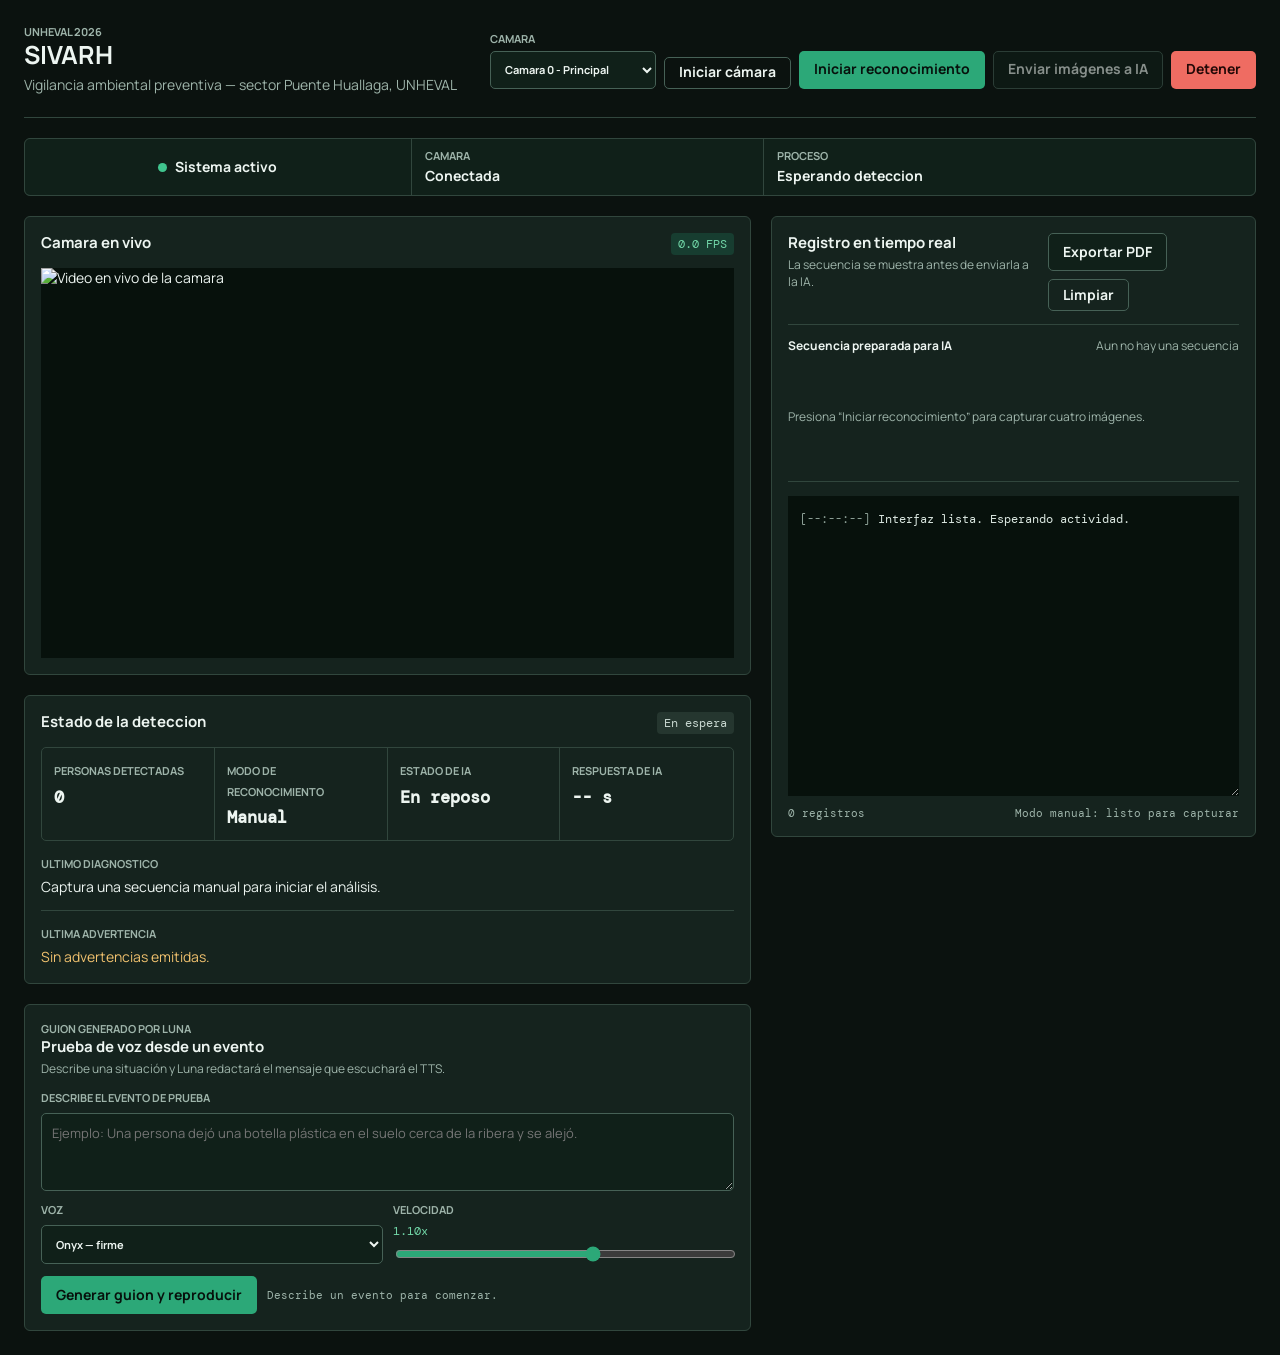
==== frontend/index.html @ c1f175b2 "feat: add frontend dashboard, API client, and debug route for system control and monitoring" ====
<!DOCTYPE html>
<html lang="es">
<head>
  <meta charset="UTF-8">
  <meta name="viewport" content="width=device-width, initial-scale=1.0">
  <title>SIVARH</title>
  <link rel="preconnect" href="https://fonts.googleapis.com">
  <link rel="preconnect" href="https://fonts.gstatic.com" crossorigin>
  <link href="https://fonts.googleapis.com/css2?family=DM+Mono:wght@400;500&family=Manrope:wght@400;500;600;700&display=swap" rel="stylesheet">
  <link rel="stylesheet" href="css/app.css">
</head>
<body>
  <div class="app-layout">
    <header class="main-header">
      <div>
        <p class="eyebrow">UNHEVAL 2026</p>
        <h1>SIVARH</h1>
        <p class="subtitle">Vigilancia ambiental preventiva — sector Puente Huallaga, UNHEVAL</p>
      </div>
      <div class="header-controls">
        <label class="camera-control" for="camera-source-select">Camara
          <select id="camera-source-select">
            <option value="0">Camara 0 - Principal</option>
            <option value="1">Camara 1 - USB</option>
            <option value="2">Camara 2</option>
          </select>
        </label>
        <button class="btn btn-quiet" id="btn-start-pipeline">Iniciar cámara</button>
        <button class="btn btn-primary" id="btn-start-manual-recognition">Iniciar reconocimiento</button>
        <button class="btn btn-secondary" id="btn-send-manual-images" disabled>Enviar imágenes a IA</button>
        <button class="btn btn-danger" id="btn-stop-pipeline">Detener</button>
      </div>
    </header>

    <section class="status-strip" aria-live="polite">
      <div class="system-state"><span class="dot dot-green"></span><span id="system-status-text">Sistema activo</span></div>
      <div><span class="muted-label">Camara</span><strong id="camera-status-text">Conectada</strong></div>
      <div><span class="muted-label">Proceso</span><strong id="process-status-text">Esperando deteccion</strong></div>
    </section>

    <main class="main-grid">
      <section class="monitor-column">
        <section class="panel video-panel">
          <div class="panel-heading"><h2>Camara en vivo</h2><span id="fps-badge" class="metric-chip">0.0 FPS</span></div>
          <div class="video-wrapper">
            <img id="live-stream" src="/api/cameras/stream" alt="Video en vivo de la camara">
            <div id="video-placeholder" class="placeholder-box" style="display: none;">Camara en espera</div>
          </div>
        </section>

        <section class="panel detection-panel">
          <div class="panel-heading"><h2>Estado de la deteccion</h2><span class="decision-badge" id="last-decision-badge">En espera</span></div>
          <div class="metrics-grid">
            <div><span class="muted-label">Personas detectadas</span><strong id="persons-count">0</strong></div>
            <div><span class="muted-label">Modo de reconocimiento</span><strong id="cooldown-status">Manual</strong></div>
            <div><span class="muted-label">Estado de IA</span><strong id="ai-status-text">En reposo</strong></div>
            <div><span class="muted-label">Respuesta de IA</span><strong id="ai-latency-text">-- s</strong></div>
          </div>
          <div class="result-row">
            <span class="muted-label">Ultimo diagnostico</span>
            <p id="last-diagnosis-text">Captura una secuencia manual para iniciar el análisis.</p>
          </div>
          <div class="result-row warning-row">
            <span class="muted-label">Ultima advertencia</span>
            <p id="warning-text">Sin advertencias emitidas.</p>
          </div>
        </section>

        <section class="panel speech-panel">
          <div class="panel-heading">
            <div><p class="eyebrow">Guion generado por Luna</p><h2>Prueba de voz desde un evento</h2><p class="panel-note">Describe una situación y Luna redactará el mensaje que escuchará el TTS.</p></div>
          </div>
          <div class="speech-form">
            <label for="speech-event-description">Describe el evento de prueba</label>
            <textarea id="speech-event-description" rows="3" maxlength="500" placeholder="Ejemplo: Una persona dejó una botella plástica en el suelo cerca de la ribera y se alejó."></textarea>

            <div class="speech-options">
              <label for="speech-voice">Voz
                <select id="speech-voice">
                  <option value="onyx" selected>Onyx — firme</option>
                  <option value="alloy">Alloy — equilibrada</option>
                  <option value="ash">Ash — clara</option>
                  <option value="echo">Echo — grave</option>
                  <option value="fable">Fable — expresiva</option>
                  <option value="nova">Nova — enérgica</option>
                  <option value="sage">Sage — serena</option>
                  <option value="shimmer">Shimmer — suave</option>
                </select>
              </label>
              <label for="speech-speed">Velocidad <output id="speech-speed-value" for="speech-speed">1.10x</output>
                <input id="speech-speed" type="range" min="0.75" max="1.35" step="0.05" value="1.10">
              </label>
            </div>
            <div class="speech-actions">
              <button class="btn btn-primary" id="btn-test-speech">Generar guion y reproducir</button>
              <span id="speech-test-status" class="form-status" aria-live="polite">Describe un evento para comenzar.</span>
            </div>
            <div id="speech-generated-result" class="generated-script" hidden>
              <span class="muted-label">Guion generado por Luna</span>
              <p id="speech-generated-text"></p>
            </div>
          </div>
        </section>
      </section>

      <section class="panel console-panel">
        <div class="panel-heading"><div><h2>Registro en tiempo real</h2><p class="panel-note">La secuencia se muestra antes de enviarla a la IA.</p></div><div class="panel-actions"><button class="btn btn-secondary" id="btn-export-pdf">Exportar PDF</button><button class="btn btn-quiet" id="btn-clear-logs">Limpiar</button></div></div>
        <section class="sequence-section" aria-live="polite">
          <div class="sequence-heading"><span>Secuencia preparada para IA</span><span id="sequence-status-text">Aun no hay una secuencia</span></div>
          <div id="analysis-preview" class="analysis-preview"><p>Presiona “Iniciar reconocimiento” para capturar cuatro imágenes.</p></div>
        </section>
        <div class="terminal-container" id="live-logs-container" aria-label="Registros del sistema">
          <div class="log-line log-INFO"><span class="log-time">[--:--:--]</span><span class="log-text">Interfaz lista. Esperando actividad.</span></div>
        </div>
        <div class="terminal-footer"><span id="log-count-text">0 registros</span><span id="cooldown-footer">Modo manual: listo para capturar</span></div>
      </section>
    </main>
  </div>
  <div id="alert-confirmation-modal" class="modal-backdrop" role="dialog" aria-modal="true" aria-labelledby="alert-modal-title" hidden>
    <section class="alert-modal">
      <p class="eyebrow alert-eyebrow">Alerta preparada por Luna</p>
      <h2 id="alert-modal-title">Residuos detectados</h2>
      <p class="alert-modal-note">Revisa el mensaje antes de reproducirlo por el altavoz.</p>
      <blockquote id="alert-modal-message">Esperando el mensaje de advertencia.</blockquote>
      <p id="alert-modal-voice-summary" class="alert-voice-summary">Se usará la voz y velocidad seleccionadas.</p>
      <div class="alert-modal-actions">
        <button class="btn btn-quiet" id="btn-dismiss-alert">Ahora no</button>
        <button class="btn btn-alert" id="btn-emit-alert">Emitir alerta</button>
      </div>
      <p id="alert-emission-status" class="form-status" aria-live="polite"></p>
    </section>
  </div>
  <script src="js/api.js"></script>
  <script src="js/websocket.js"></script>
  <script src="js/dashboard.js"></script>
  <script src="js/app.js"></script>
</body>
</html>
---- frontend/css/app.css ----
:root { --ink:#edf5f1; --muted:#9eb4aa; --line:#31463d; --surface:#15231e; --canvas:#0b120f; --green:#2ca878; --green-soft:#173d30; --amber:#f0ae47; --red:#ef6c62; }
* { box-sizing:border-box; }
body { margin:0; background:var(--canvas); color:var(--ink); font:14px/1.45 Manrope,Arial,sans-serif; }
button, select { font:inherit; }
.app-layout { max-width:1440px; margin:0 auto; padding:24px; }
.main-header { display:flex; align-items:center; justify-content:space-between; gap:24px; padding:0 0 22px; border-bottom:1px solid var(--line); }
.eyebrow, .muted-label { color:var(--muted); font-size:11px; font-weight:700; letter-spacing:0; text-transform:uppercase; }
h1, h2, p { margin:0; } h1 { font-size:25px; line-height:1.2; letter-spacing:0; } h2 { font-size:15px; line-height:1.3; }
.subtitle { color:var(--muted); margin-top:5px; }
.header-controls { display:flex; align-items:end; flex-wrap:wrap; gap:8px; }
.camera-control { display:grid; gap:4px; color:var(--muted); font-size:11px; font-weight:700; text-transform:uppercase; }
select { min-height:38px; padding:0 30px 0 10px; border:1px solid #466156; border-radius:5px; background:#102019; color:var(--ink); }
.btn { min-height:38px; padding:0 14px; border:1px solid transparent; border-radius:5px; cursor:pointer; font-weight:700; transition:background .15s ease, border-color .15s ease; }
.btn:focus-visible, select:focus-visible { outline:3px solid #9fcfbd; outline-offset:2px; }
.btn:disabled { cursor:not-allowed; opacity:.55; }.btn-primary { background:var(--green); color:#07110c; }.btn-danger, .btn-alert { background:var(--red); color:#230907; }.btn-secondary { border-color:#466156; background:#102019; color:var(--ink); }.btn-quiet { min-height:32px; background:transparent; border-color:#466156; color:var(--ink); }
.status-strip { display:grid; grid-template-columns:1.1fr 1fr 1.4fr; gap:1px; margin:20px 0; border:1px solid var(--line); background:var(--line); border-radius:6px; overflow:hidden; }.status-strip > div { min-height:56px; display:flex; flex-direction:column; justify-content:center; gap:2px; padding:9px 13px; background:#102019; }.system-state { flex-direction:row!important; align-items:center; gap:8px!important; font-weight:700; }.dot { width:9px; height:9px; flex:0 0 9px; border-radius:50%; }.dot-green { background:#40c58e; }.dot-yellow { background:#f0ae47; }.dot-red { background:#ef6c62; }
.main-grid { display:grid; grid-template-columns:minmax(0,1.2fr) minmax(420px,.8fr); align-items:start; gap:20px; }.monitor-column { display:grid; gap:20px; }.panel { border:1px solid var(--line); border-radius:6px; background:var(--surface); }.video-panel, .detection-panel, .console-panel { padding:16px; }.panel-heading { display:flex; justify-content:space-between; align-items:start; gap:12px; margin-bottom:13px; }.panel-note { margin-top:3px; color:var(--muted); font-size:12px; }.metric-chip, .decision-badge { padding:3px 7px; border-radius:4px; font:12px DM Mono,monospace; white-space:nowrap; }.metric-chip { background:var(--green-soft); color:#72d7a8; }.decision-badge { background:#25362f; color:#c9d8d1; }.decision-badge.warn { background:#48221e; color:#ffaaa1; }.decision-badge.log-only { background:#4a3517; color:#ffd187; }.decision-badge.ignore { background:#25362f; color:#c9d8d1; }
.panel-actions { display:flex; align-items:center; gap:8px; flex-wrap:wrap; }
.video-wrapper { position:relative; aspect-ratio:16/9; overflow:hidden; background:#07110c; }.video-wrapper img { width:100%; height:100%; object-fit:cover; display:block; }.placeholder-box { position:absolute; inset:0; align-content:center; text-align:center; color:#d8e9e0; }.metrics-grid { display:grid; grid-template-columns:repeat(4,1fr); border:1px solid var(--line); border-radius:5px; overflow:hidden; }.metrics-grid > div { min-width:0; padding:12px; border-right:1px solid var(--line); }.metrics-grid > div:last-child { border-right:0; }.metrics-grid strong { display:block; margin-top:5px; font:600 17px DM Mono,monospace; overflow-wrap:anywhere; }.result-row { padding:12px 0; border-bottom:1px solid var(--line); }.result-row:last-child { border-bottom:0; padding-bottom:0; }.result-row p { margin-top:4px; }.warning-row p { color:#f0c16e; }
.console-panel { display:flex; flex-direction:column; }.speech-panel { padding:16px; }.speech-form { display:grid; gap:7px; }.speech-form > label, .speech-options label { color:var(--muted); font-size:11px; font-weight:700; text-transform:uppercase; }.speech-form textarea { width:100%; resize:vertical; padding:10px; border:1px solid #466156; border-radius:5px; background:#102019; color:var(--ink); font:13px/1.45 Manrope,Arial,sans-serif; }.speech-form textarea:focus-visible, input[type="range"]:focus-visible { outline:3px solid #9fcfbd; outline-offset:2px; }.speech-options { display:grid; grid-template-columns:1fr 1fr; gap:10px; margin-top:4px; }.speech-options label { display:grid; gap:5px; }.speech-options output { float:right; color:#72d7a8; font:12px DM Mono,monospace; text-transform:none; }.speech-options input[type="range"] { width:100%; accent-color:var(--green); }.speech-actions { display:flex; align-items:center; gap:10px; margin-top:5px; }.form-status { color:var(--muted); font:11px DM Mono,monospace; }.generated-script { margin-top:8px; padding:11px 12px; border-left:3px solid var(--green); background:#102019; }.generated-script[hidden] { display:none; }.generated-script p { margin-top:5px; color:#dff3e9; line-height:1.5; }.sequence-section { border-top:1px solid var(--line); border-bottom:1px solid var(--line); padding:12px 0; }.sequence-heading { display:flex; justify-content:space-between; gap:12px; color:var(--muted); font-size:12px; }.sequence-heading span:first-child { color:var(--ink); font-weight:700; }.analysis-preview { display:flex; min-height:104px; align-items:center; gap:8px; overflow-x:auto; margin-top:10px; }.analysis-preview p { color:var(--muted); font-size:12px; }.preview-frame { flex:0 0 148px; }.preview-frame img { width:148px; height:83px; object-fit:cover; display:block; border:1px solid var(--line); border-radius:3px; }.preview-frame span { display:block; padding-top:3px; color:var(--muted); font:11px DM Mono,monospace; }
.terminal-container { min-height:180px; height:300px; max-height:70vh; margin-top:14px; padding:12px; resize:vertical; overflow-y:auto; overflow-x:hidden; background:#07110c; color:#dce9e2; font:12px/1.55 DM Mono,Consolas,monospace; }.log-line { display:flex; gap:8px; padding:2px 0; overflow-wrap:anywhere; }.log-time { color:#91a59b; flex:0 0 auto; }.log-PERSON, .log-SEQUENCE { color:#a8e8cf; }.log-AI { color:#d2c1ff; }.log-SUCCESS { color:#94e4ae; }.log-WARN { color:#ffb6ac; }.log-COOLDOWN { color:#ffd487; }.log-DECISION, .log-INFO { color:#dce9e2; }.log-AUDIO { color:#ffb5da; }.terminal-footer { display:flex; justify-content:space-between; gap:8px; padding-top:10px; color:var(--muted); font:11px DM Mono,monospace; }
.modal-backdrop { position:fixed; inset:0; z-index:1000; display:grid; place-items:center; padding:20px; background:rgba(2,8,5,.78); }.modal-backdrop[hidden] { display:none; }.alert-modal { width:min(520px,100%); padding:22px; border:1px solid #7b403b; border-radius:8px; background:#17231f; box-shadow:0 24px 70px rgba(0,0,0,.5); }.alert-eyebrow { color:#ff9d93; }.alert-modal h2 { margin-top:4px; font-size:20px; }.alert-modal-note { margin-top:6px; color:var(--muted); }.alert-modal blockquote { margin:16px 0; padding:13px 14px; border-left:4px solid var(--red); background:#241a18; color:#fff1ef; font-size:15px; line-height:1.5; }.alert-voice-summary { color:#c4d4cd; font:12px DM Mono,monospace; }.alert-modal-actions { display:flex; justify-content:flex-end; gap:9px; margin-top:18px; }.alert-modal .form-status { display:block; min-height:16px; margin-top:9px; text-align:right; }
@media (max-width:1050px) { .main-grid { grid-template-columns:1fr; }.terminal-container { height:260px; }.header-controls { align-items:end; } }
@media (max-width:680px) { .app-layout { padding:14px; }.main-header { align-items:start; flex-direction:column; }.header-controls { width:100%; }.camera-control { width:100%; }.camera-control select { width:100%; }.status-strip { grid-template-columns:1fr; }.metrics-grid { grid-template-columns:1fr 1fr; }.metrics-grid > div:nth-child(2) { border-right:0; }.metrics-grid > div:nth-child(-n+2) { border-bottom:1px solid var(--line); }.terminal-footer, .sequence-heading { align-items:start; flex-direction:column; }.btn { flex:1; }.btn-quiet { flex:0; } }
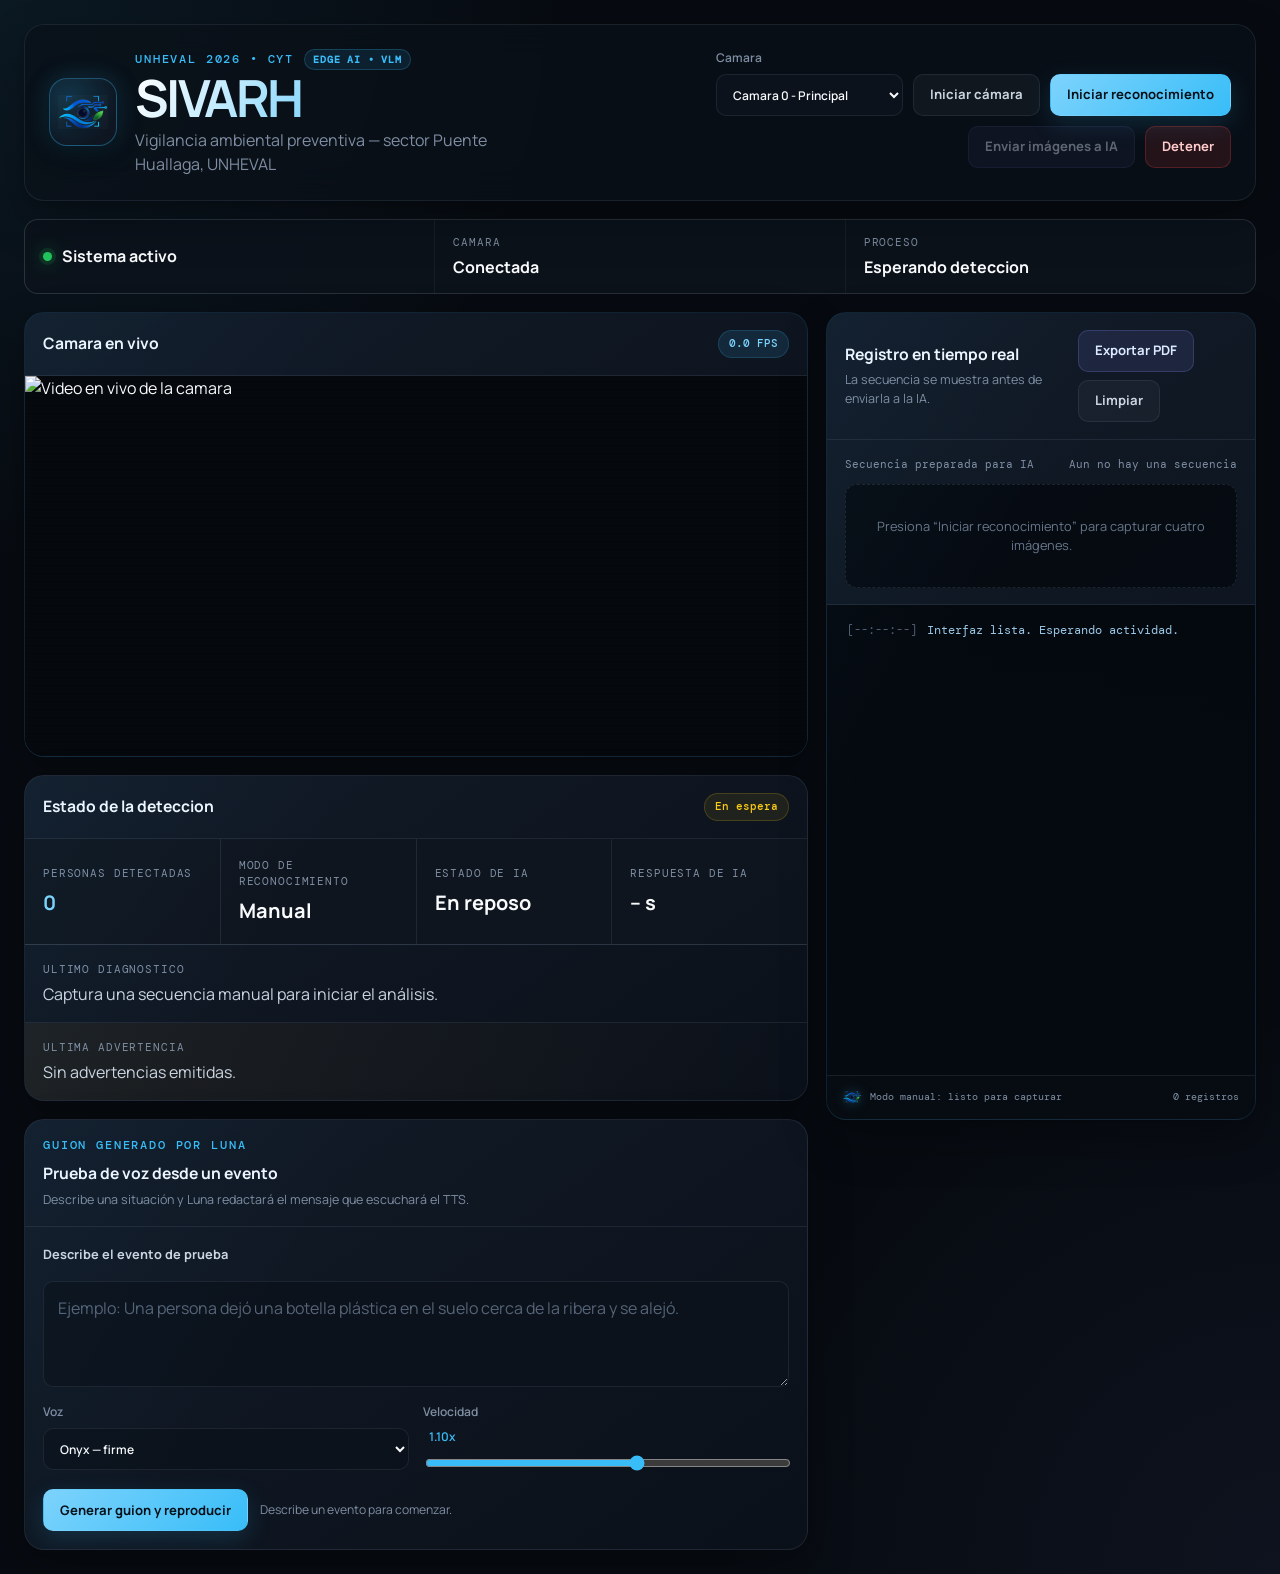
==== commit 77c77a1c: "feat: integrate branding assets, implement PDF documentation templates, and add automated export uti" ====
--- a/frontend/index.html
+++ b/frontend/index.html
@@ -3,19 +3,28 @@
 <head>
   <meta charset="UTF-8">
   <meta name="viewport" content="width=device-width, initial-scale=1.0">
-  <title>SIVARH</title>
+  <title>SIVARH — Monitoreo Ambiental Huallaga</title>
+  <link rel="icon" type="image/png" href="assets/isotipo_sivarh_trans.png">
   <link rel="preconnect" href="https://fonts.googleapis.com">
   <link rel="preconnect" href="https://fonts.gstatic.com" crossorigin>
-  <link href="https://fonts.googleapis.com/css2?family=DM+Mono:wght@400;500&family=Manrope:wght@400;500;600;700&display=swap" rel="stylesheet">
+  <link href="https://fonts.googleapis.com/css2?family=DM+Mono:wght@400;500&family=Manrope:wght@400;500;600;700;800&display=swap" rel="stylesheet">
   <link rel="stylesheet" href="css/app.css">
 </head>
 <body>
   <div class="app-layout">
     <header class="main-header">
-      <div>
-        <p class="eyebrow">UNHEVAL 2026</p>
-        <h1>SIVARH</h1>
-        <p class="subtitle">Vigilancia ambiental preventiva — sector Puente Huallaga, UNHEVAL</p>
+      <div class="brand-group">
+        <div class="brand-logo-badge" title="SIVARH — Sistema Inteligente de Vigilancia Ambiental">
+          <img src="assets/isotipo_sivarh_trans.png" alt="SIVARH Isotipo" class="brand-logo-img">
+        </div>
+        <div class="brand-text">
+          <div class="brand-meta">
+            <p class="eyebrow">UNHEVAL 2026 &bull; CyT</p>
+            <span class="badge-tag">Edge AI &bull; VLM</span>
+          </div>
+          <h1 class="brand-title">SIVARH</h1>
+          <p class="subtitle">Vigilancia ambiental preventiva — sector Puente Huallaga, UNHEVAL</p>
+        </div>
       </div>
       <div class="header-controls">
         <label class="camera-control" for="camera-source-select">Camara
@@ -44,7 +53,15 @@
           <div class="panel-heading"><h2>Camara en vivo</h2><span id="fps-badge" class="metric-chip">0.0 FPS</span></div>
           <div class="video-wrapper">
             <img id="live-stream" src="/api/cameras/stream" alt="Video en vivo de la camara">
-            <div id="video-placeholder" class="placeholder-box" style="display: none;">Camara en espera</div>
+            <div id="video-placeholder" class="placeholder-box" style="display: none;">
+              <div class="placeholder-inner">
+                <div class="placeholder-logo-glow">
+                  <img src="assets/imagotipo_sivarh_trans.png" alt="SIVARH" class="placeholder-logo">
+                </div>
+                <p class="placeholder-title">Cámara en espera de señal</p>
+                <span class="placeholder-sub">Presiona "Iniciar cámara" para comenzar el flujo de video</span>
+              </div>
+            </div>
           </div>
         </section>
 
@@ -112,14 +129,27 @@
         <div class="terminal-container" id="live-logs-container" aria-label="Registros del sistema">
           <div class="log-line log-INFO"><span class="log-time">[--:--:--]</span><span class="log-text">Interfaz lista. Esperando actividad.</span></div>
         </div>
-        <div class="terminal-footer"><span id="log-count-text">0 registros</span><span id="cooldown-footer">Modo manual: listo para capturar</span></div>
+        <div class="terminal-footer">
+          <div class="terminal-brand-footer">
+            <img src="assets/isotipo_sivarh_trans.png" alt="SIVARH" class="terminal-logo-icon">
+            <span id="cooldown-footer">Modo manual: listo para capturar</span>
+          </div>
+          <span id="log-count-text">0 registros</span>
+        </div>
       </section>
     </main>
   </div>
   <div id="alert-confirmation-modal" class="modal-backdrop" role="dialog" aria-modal="true" aria-labelledby="alert-modal-title" hidden>
     <section class="alert-modal">
-      <p class="eyebrow alert-eyebrow">Alerta preparada por Luna</p>
-      <h2 id="alert-modal-title">Residuos detectados</h2>
+      <div class="alert-modal-header">
+        <div class="alert-badge-icon">
+          <img src="assets/isotipo_sivarh_trans.png" alt="SIVARH" class="alert-icon-img">
+        </div>
+        <div>
+          <p class="eyebrow alert-eyebrow">Alerta Ambiental Confirmada</p>
+          <h2 id="alert-modal-title">Residuos detectados</h2>
+        </div>
+      </div>
       <p class="alert-modal-note">Revisa el mensaje antes de reproducirlo por el altavoz.</p>
       <blockquote id="alert-modal-message">Esperando el mensaje de advertencia.</blockquote>
       <p id="alert-modal-voice-summary" class="alert-voice-summary">Se usará la voz y velocidad seleccionadas.</p>
--- a/frontend/css/app.css
+++ b/frontend/css/app.css
@@ -1,24 +1,1455 @@
-:root { --ink:#edf5f1; --muted:#9eb4aa; --line:#31463d; --surface:#15231e; --canvas:#0b120f; --green:#2ca878; --green-soft:#173d30; --amber:#f0ae47; --red:#ef6c62; }
-* { box-sizing:border-box; }
-body { margin:0; background:var(--canvas); color:var(--ink); font:14px/1.45 Manrope,Arial,sans-serif; }
-button, select { font:inherit; }
-.app-layout { max-width:1440px; margin:0 auto; padding:24px; }
-.main-header { display:flex; align-items:center; justify-content:space-between; gap:24px; padding:0 0 22px; border-bottom:1px solid var(--line); }
-.eyebrow, .muted-label { color:var(--muted); font-size:11px; font-weight:700; letter-spacing:0; text-transform:uppercase; }
-h1, h2, p { margin:0; } h1 { font-size:25px; line-height:1.2; letter-spacing:0; } h2 { font-size:15px; line-height:1.3; }
-.subtitle { color:var(--muted); margin-top:5px; }
-.header-controls { display:flex; align-items:end; flex-wrap:wrap; gap:8px; }
-.camera-control { display:grid; gap:4px; color:var(--muted); font-size:11px; font-weight:700; text-transform:uppercase; }
-select { min-height:38px; padding:0 30px 0 10px; border:1px solid #466156; border-radius:5px; background:#102019; color:var(--ink); }
-.btn { min-height:38px; padding:0 14px; border:1px solid transparent; border-radius:5px; cursor:pointer; font-weight:700; transition:background .15s ease, border-color .15s ease; }
-.btn:focus-visible, select:focus-visible { outline:3px solid #9fcfbd; outline-offset:2px; }
-.btn:disabled { cursor:not-allowed; opacity:.55; }.btn-primary { background:var(--green); color:#07110c; }.btn-danger, .btn-alert { background:var(--red); color:#230907; }.btn-secondary { border-color:#466156; background:#102019; color:var(--ink); }.btn-quiet { min-height:32px; background:transparent; border-color:#466156; color:var(--ink); }
-.status-strip { display:grid; grid-template-columns:1.1fr 1fr 1.4fr; gap:1px; margin:20px 0; border:1px solid var(--line); background:var(--line); border-radius:6px; overflow:hidden; }.status-strip > div { min-height:56px; display:flex; flex-direction:column; justify-content:center; gap:2px; padding:9px 13px; background:#102019; }.system-state { flex-direction:row!important; align-items:center; gap:8px!important; font-weight:700; }.dot { width:9px; height:9px; flex:0 0 9px; border-radius:50%; }.dot-green { background:#40c58e; }.dot-yellow { background:#f0ae47; }.dot-red { background:#ef6c62; }
-.main-grid { display:grid; grid-template-columns:minmax(0,1.2fr) minmax(420px,.8fr); align-items:start; gap:20px; }.monitor-column { display:grid; gap:20px; }.panel { border:1px solid var(--line); border-radius:6px; background:var(--surface); }.video-panel, .detection-panel, .console-panel { padding:16px; }.panel-heading { display:flex; justify-content:space-between; align-items:start; gap:12px; margin-bottom:13px; }.panel-note { margin-top:3px; color:var(--muted); font-size:12px; }.metric-chip, .decision-badge { padding:3px 7px; border-radius:4px; font:12px DM Mono,monospace; white-space:nowrap; }.metric-chip { background:var(--green-soft); color:#72d7a8; }.decision-badge { background:#25362f; color:#c9d8d1; }.decision-badge.warn { background:#48221e; color:#ffaaa1; }.decision-badge.log-only { background:#4a3517; color:#ffd187; }.decision-badge.ignore { background:#25362f; color:#c9d8d1; }
-.panel-actions { display:flex; align-items:center; gap:8px; flex-wrap:wrap; }
-.video-wrapper { position:relative; aspect-ratio:16/9; overflow:hidden; background:#07110c; }.video-wrapper img { width:100%; height:100%; object-fit:cover; display:block; }.placeholder-box { position:absolute; inset:0; align-content:center; text-align:center; color:#d8e9e0; }.metrics-grid { display:grid; grid-template-columns:repeat(4,1fr); border:1px solid var(--line); border-radius:5px; overflow:hidden; }.metrics-grid > div { min-width:0; padding:12px; border-right:1px solid var(--line); }.metrics-grid > div:last-child { border-right:0; }.metrics-grid strong { display:block; margin-top:5px; font:600 17px DM Mono,monospace; overflow-wrap:anywhere; }.result-row { padding:12px 0; border-bottom:1px solid var(--line); }.result-row:last-child { border-bottom:0; padding-bottom:0; }.result-row p { margin-top:4px; }.warning-row p { color:#f0c16e; }
-.console-panel { display:flex; flex-direction:column; }.speech-panel { padding:16px; }.speech-form { display:grid; gap:7px; }.speech-form > label, .speech-options label { color:var(--muted); font-size:11px; font-weight:700; text-transform:uppercase; }.speech-form textarea { width:100%; resize:vertical; padding:10px; border:1px solid #466156; border-radius:5px; background:#102019; color:var(--ink); font:13px/1.45 Manrope,Arial,sans-serif; }.speech-form textarea:focus-visible, input[type="range"]:focus-visible { outline:3px solid #9fcfbd; outline-offset:2px; }.speech-options { display:grid; grid-template-columns:1fr 1fr; gap:10px; margin-top:4px; }.speech-options label { display:grid; gap:5px; }.speech-options output { float:right; color:#72d7a8; font:12px DM Mono,monospace; text-transform:none; }.speech-options input[type="range"] { width:100%; accent-color:var(--green); }.speech-actions { display:flex; align-items:center; gap:10px; margin-top:5px; }.form-status { color:var(--muted); font:11px DM Mono,monospace; }.generated-script { margin-top:8px; padding:11px 12px; border-left:3px solid var(--green); background:#102019; }.generated-script[hidden] { display:none; }.generated-script p { margin-top:5px; color:#dff3e9; line-height:1.5; }.sequence-section { border-top:1px solid var(--line); border-bottom:1px solid var(--line); padding:12px 0; }.sequence-heading { display:flex; justify-content:space-between; gap:12px; color:var(--muted); font-size:12px; }.sequence-heading span:first-child { color:var(--ink); font-weight:700; }.analysis-preview { display:flex; min-height:104px; align-items:center; gap:8px; overflow-x:auto; margin-top:10px; }.analysis-preview p { color:var(--muted); font-size:12px; }.preview-frame { flex:0 0 148px; }.preview-frame img { width:148px; height:83px; object-fit:cover; display:block; border:1px solid var(--line); border-radius:3px; }.preview-frame span { display:block; padding-top:3px; color:var(--muted); font:11px DM Mono,monospace; }
-.terminal-container { min-height:180px; height:300px; max-height:70vh; margin-top:14px; padding:12px; resize:vertical; overflow-y:auto; overflow-x:hidden; background:#07110c; color:#dce9e2; font:12px/1.55 DM Mono,Consolas,monospace; }.log-line { display:flex; gap:8px; padding:2px 0; overflow-wrap:anywhere; }.log-time { color:#91a59b; flex:0 0 auto; }.log-PERSON, .log-SEQUENCE { color:#a8e8cf; }.log-AI { color:#d2c1ff; }.log-SUCCESS { color:#94e4ae; }.log-WARN { color:#ffb6ac; }.log-COOLDOWN { color:#ffd487; }.log-DECISION, .log-INFO { color:#dce9e2; }.log-AUDIO { color:#ffb5da; }.terminal-footer { display:flex; justify-content:space-between; gap:8px; padding-top:10px; color:var(--muted); font:11px DM Mono,monospace; }
-.modal-backdrop { position:fixed; inset:0; z-index:1000; display:grid; place-items:center; padding:20px; background:rgba(2,8,5,.78); }.modal-backdrop[hidden] { display:none; }.alert-modal { width:min(520px,100%); padding:22px; border:1px solid #7b403b; border-radius:8px; background:#17231f; box-shadow:0 24px 70px rgba(0,0,0,.5); }.alert-eyebrow { color:#ff9d93; }.alert-modal h2 { margin-top:4px; font-size:20px; }.alert-modal-note { margin-top:6px; color:var(--muted); }.alert-modal blockquote { margin:16px 0; padding:13px 14px; border-left:4px solid var(--red); background:#241a18; color:#fff1ef; font-size:15px; line-height:1.5; }.alert-voice-summary { color:#c4d4cd; font:12px DM Mono,monospace; }.alert-modal-actions { display:flex; justify-content:flex-end; gap:9px; margin-top:18px; }.alert-modal .form-status { display:block; min-height:16px; margin-top:9px; text-align:right; }
-@media (max-width:1050px) { .main-grid { grid-template-columns:1fr; }.terminal-container { height:260px; }.header-controls { align-items:end; } }
-@media (max-width:680px) { .app-layout { padding:14px; }.main-header { align-items:start; flex-direction:column; }.header-controls { width:100%; }.camera-control { width:100%; }.camera-control select { width:100%; }.status-strip { grid-template-columns:1fr; }.metrics-grid { grid-template-columns:1fr 1fr; }.metrics-grid > div:nth-child(2) { border-right:0; }.metrics-grid > div:nth-child(-n+2) { border-bottom:1px solid var(--line); }.terminal-footer, .sequence-heading { align-items:start; flex-direction:column; }.btn { flex:1; }.btn-quiet { flex:0; } }
+/* =========================================================
+   SIVARH - MODERN DARK DASHBOARD
+   ========================================================= */
+
+:root {
+  --bg: #070b11;
+  --bg-soft: #0b111a;
+  --panel: rgba(16, 24, 36, 0.88);
+  --panel-solid: #101824;
+  --panel-light: #151f2d;
+
+  --border: rgba(148, 163, 184, 0.12);
+  --border-hover: rgba(56, 189, 248, 0.35);
+
+  --text: #f8fafc;
+  --text-soft: #cbd5e1;
+  --muted: #7f8ea3;
+
+  --primary: #38bdf8;
+  --primary-dark: #0284c7;
+  --primary-soft: rgba(56, 189, 248, 0.12);
+
+  --secondary: #818cf8;
+  --secondary-soft: rgba(129, 140, 248, 0.12);
+
+  --success: #22c55e;
+  --success-soft: rgba(34, 197, 94, 0.12);
+
+  --warning: #f59e0b;
+  --warning-soft: rgba(245, 158, 11, 0.12);
+
+  --danger: #ef4444;
+  --danger-dark: #dc2626;
+  --danger-soft: rgba(239, 68, 68, 0.12);
+
+  --radius-sm: 8px;
+  --radius-md: 14px;
+  --radius-lg: 20px;
+
+  --shadow:
+    0 20px 45px rgba(0, 0, 0, 0.25),
+    0 2px 10px rgba(0, 0, 0, 0.15);
+
+  --transition: 180ms ease;
+}
+
+/* =========================================================
+   RESET
+   ========================================================= */
+
+* {
+  box-sizing: border-box;
+}
+
+html {
+  color-scheme: dark;
+  scroll-behavior: smooth;
+}
+
+body {
+  margin: 0;
+  min-height: 100vh;
+
+  font-family: "Manrope", sans-serif;
+  color: var(--text);
+
+  background:
+    radial-gradient(
+      circle at top left,
+      rgba(56, 189, 248, 0.08),
+      transparent 28%
+    ),
+    radial-gradient(
+      circle at bottom right,
+      rgba(129, 140, 248, 0.06),
+      transparent 28%
+    ),
+    var(--bg);
+
+  line-height: 1.5;
+}
+
+button,
+input,
+select,
+textarea {
+  font: inherit;
+}
+
+button {
+  border: 0;
+}
+
+img {
+  display: block;
+  max-width: 100%;
+}
+
+[hidden] {
+  display: none !important;
+}
+
+/* Scrollbar */
+
+* {
+  scrollbar-width: thin;
+  scrollbar-color: #253248 #0a1018;
+}
+
+::-webkit-scrollbar {
+  width: 8px;
+  height: 8px;
+}
+
+::-webkit-scrollbar-track {
+  background: #0a1018;
+}
+
+::-webkit-scrollbar-thumb {
+  background: #253248;
+  border-radius: 999px;
+}
+
+::-webkit-scrollbar-thumb:hover {
+  background: #334155;
+}
+
+/* =========================================================
+   APP
+   ========================================================= */
+
+.app-layout {
+  width: min(1800px, 100%);
+  margin: 0 auto;
+  padding: 24px;
+}
+
+/* =========================================================
+   HEADER
+   ========================================================= */
+
+.main-header {
+  display: flex;
+  align-items: flex-start;
+  justify-content: space-between;
+  gap: 24px;
+
+  margin-bottom: 18px;
+  padding: 24px;
+
+  background: rgba(10, 16, 24, 0.75);
+
+  border: 1px solid var(--border);
+  border-radius: var(--radius-lg);
+
+  box-shadow: var(--shadow);
+
+  backdrop-filter: blur(18px);
+  -webkit-backdrop-filter: blur(18px);
+}
+
+.brand-group {
+  display: flex;
+  align-items: center;
+  gap: 18px;
+}
+
+.brand-logo-badge {
+  width: 68px;
+  height: 68px;
+  flex: 0 0 68px;
+  border-radius: 18px;
+  background: radial-gradient(
+    circle at 30% 30%,
+    rgba(56, 189, 248, 0.22) 0%,
+    rgba(16, 24, 36, 0.95) 75%
+  );
+  border: 1px solid rgba(56, 189, 248, 0.35);
+  box-shadow:
+    0 8px 24px rgba(0, 0, 0, 0.4),
+    0 0 24px rgba(56, 189, 248, 0.22);
+  display: grid;
+  place-items: center;
+  padding: 8px;
+  transition:
+    transform var(--transition),
+    border-color var(--transition),
+    box-shadow var(--transition);
+}
+
+.brand-logo-badge:hover {
+  transform: translateY(-2px) scale(1.04);
+  border-color: var(--primary);
+  box-shadow:
+    0 12px 30px rgba(0, 0, 0, 0.5),
+    0 0 35px rgba(56, 189, 248, 0.4);
+}
+
+.brand-logo-img {
+  width: 100%;
+  height: 100%;
+  object-fit: contain;
+  filter: drop-shadow(0 2px 8px rgba(0, 0, 0, 0.5));
+}
+
+.brand-meta {
+  display: flex;
+  align-items: center;
+  gap: 10px;
+  margin-bottom: 2px;
+}
+
+.brand-meta .eyebrow {
+  margin: 0;
+}
+
+.badge-tag {
+  font-family: "DM Mono", monospace;
+  font-size: 0.64rem;
+  font-weight: 600;
+  letter-spacing: 0.08em;
+  text-transform: uppercase;
+  color: #38bdf8;
+  background: rgba(56, 189, 248, 0.1);
+  border: 1px solid rgba(56, 189, 248, 0.22);
+  padding: 2px 8px;
+  border-radius: 999px;
+}
+
+.brand-title {
+  margin: 2px 0 4px;
+
+  font-size: clamp(2rem, 4vw, 3.5rem);
+  line-height: 1;
+
+  letter-spacing: -0.05em;
+
+  background: linear-gradient(
+    120deg,
+    #ffffff,
+    #7dd3fc,
+    #38bdf8
+  );
+
+  -webkit-background-clip: text;
+  background-clip: text;
+
+  color: transparent;
+}
+
+.eyebrow {
+  margin: 0 0 8px;
+
+  font-family: "DM Mono", monospace;
+  font-size: 0.72rem;
+  font-weight: 500;
+
+  letter-spacing: 0.16em;
+  text-transform: uppercase;
+
+  color: var(--primary);
+}
+
+.subtitle {
+  margin: 0;
+  color: var(--muted);
+  max-width: 650px;
+}
+
+.header-controls {
+  display: flex;
+  align-items: flex-end;
+  justify-content: flex-end;
+  flex-wrap: wrap;
+  gap: 10px;
+}
+
+/* =========================================================
+   FORM ELEMENTS
+   ========================================================= */
+
+.camera-control,
+.speech-options label {
+  display: flex;
+  flex-direction: column;
+  gap: 7px;
+
+  font-size: 0.75rem;
+  font-weight: 600;
+
+  color: var(--muted);
+}
+
+select,
+textarea,
+input[type="text"] {
+  color: var(--text);
+
+  background: #0b121c;
+
+  border: 1px solid var(--border);
+
+  border-radius: 10px;
+
+  outline: none;
+
+  transition:
+    border-color var(--transition),
+    box-shadow var(--transition),
+    background var(--transition);
+}
+
+select {
+  min-height: 42px;
+  padding: 0 38px 0 12px;
+
+  cursor: pointer;
+}
+
+textarea {
+  width: 100%;
+  min-height: 100px;
+
+  resize: vertical;
+
+  padding: 14px;
+
+  line-height: 1.6;
+}
+
+select:hover,
+textarea:hover {
+  border-color: rgba(148, 163, 184, 0.28);
+}
+
+select:focus,
+textarea:focus {
+  border-color: var(--primary);
+
+  box-shadow:
+    0 0 0 3px var(--primary-soft),
+    0 0 20px rgba(56, 189, 248, 0.07);
+}
+
+textarea::placeholder {
+  color: #556477;
+}
+
+/* =========================================================
+   BUTTONS
+   ========================================================= */
+
+.btn {
+  min-height: 42px;
+
+  padding: 0 16px;
+
+  display: inline-flex;
+  align-items: center;
+  justify-content: center;
+  gap: 8px;
+
+  border: 1px solid transparent;
+  border-radius: 10px;
+
+  font-size: 0.82rem;
+  font-weight: 700;
+
+  color: var(--text);
+
+  cursor: pointer;
+
+  transition:
+    transform var(--transition),
+    background var(--transition),
+    border-color var(--transition),
+    box-shadow var(--transition),
+    opacity var(--transition);
+}
+
+.btn:hover:not(:disabled) {
+  transform: translateY(-1px);
+}
+
+.btn:active:not(:disabled) {
+  transform: translateY(0);
+}
+
+.btn:disabled {
+  cursor: not-allowed;
+  opacity: 0.4;
+}
+
+.btn-primary {
+  color: #041019;
+
+  background: linear-gradient(
+    135deg,
+    #7dd3fc,
+    #38bdf8
+  );
+
+  box-shadow:
+    0 8px 24px rgba(56, 189, 248, 0.16);
+}
+
+.btn-primary:hover:not(:disabled) {
+  box-shadow:
+    0 12px 30px rgba(56, 189, 248, 0.25);
+}
+
+.btn-secondary {
+  color: #dbeafe;
+
+  background: var(--secondary-soft);
+
+  border-color: rgba(129, 140, 248, 0.22);
+}
+
+.btn-secondary:hover:not(:disabled) {
+  background: rgba(129, 140, 248, 0.18);
+  border-color: rgba(129, 140, 248, 0.4);
+}
+
+.btn-danger {
+  color: #fecaca;
+
+  background: var(--danger-soft);
+
+  border-color: rgba(239, 68, 68, 0.24);
+}
+
+.btn-danger:hover:not(:disabled) {
+  color: #fff;
+  background: rgba(239, 68, 68, 0.22);
+  border-color: rgba(239, 68, 68, 0.48);
+}
+
+.btn-quiet {
+  color: var(--text-soft);
+
+  background: rgba(148, 163, 184, 0.06);
+
+  border-color: var(--border);
+}
+
+.btn-quiet:hover:not(:disabled) {
+  color: #fff;
+  background: rgba(148, 163, 184, 0.1);
+  border-color: rgba(148, 163, 184, 0.25);
+}
+
+.btn-alert {
+  color: #fff;
+
+  background: linear-gradient(
+    135deg,
+    #ef4444,
+    #b91c1c
+  );
+
+  box-shadow: 0 8px 24px rgba(239, 68, 68, 0.18);
+}
+
+/* =========================================================
+   STATUS
+   ========================================================= */
+
+.status-strip {
+  display: grid;
+  grid-template-columns: repeat(3, minmax(0, 1fr));
+
+  gap: 1px;
+
+  margin-bottom: 18px;
+
+  overflow: hidden;
+
+  background: var(--border);
+
+  border: 1px solid var(--border);
+  border-radius: var(--radius-md);
+}
+
+.status-strip > div {
+  min-height: 70px;
+
+  padding: 14px 18px;
+
+  display: flex;
+  flex-direction: column;
+  justify-content: center;
+  gap: 3px;
+
+  background: rgba(11, 17, 26, 0.94);
+}
+
+.system-state {
+  flex-direction: row !important;
+  align-items: center;
+  justify-content: flex-start !important;
+  gap: 10px !important;
+
+  font-weight: 700;
+}
+
+.dot {
+  width: 9px;
+  height: 9px;
+
+  flex: 0 0 auto;
+
+  border-radius: 50%;
+}
+
+.dot-green {
+  background: var(--success);
+
+  box-shadow:
+    0 0 0 4px var(--success-soft),
+    0 0 18px rgba(34, 197, 94, 0.65);
+
+  animation: pulse-green 2s infinite;
+}
+
+.dot-red {
+  background: var(--danger);
+
+  box-shadow:
+    0 0 0 4px var(--danger-soft),
+    0 0 14px rgba(239, 68, 68, 0.65);
+}
+
+.dot-yellow {
+  background: var(--warning);
+
+  box-shadow:
+    0 0 0 4px var(--warning-soft),
+    0 0 14px rgba(245, 158, 11, 0.65);
+}
+
+@keyframes pulse-green {
+  0%,
+  100% {
+    box-shadow:
+      0 0 0 4px var(--success-soft),
+      0 0 10px rgba(34, 197, 94, 0.4);
+  }
+
+  50% {
+    box-shadow:
+      0 0 0 7px rgba(34, 197, 94, 0.07),
+      0 0 22px rgba(34, 197, 94, 0.7);
+  }
+}
+
+.muted-label {
+  display: block;
+
+  margin-bottom: 2px;
+
+  font-family: "DM Mono", monospace;
+  font-size: 0.67rem;
+
+  letter-spacing: 0.08em;
+  text-transform: uppercase;
+
+  color: var(--muted);
+}
+
+/* =========================================================
+   MAIN GRID
+   ========================================================= */
+
+.main-grid {
+  display: grid;
+
+  grid-template-columns:
+    minmax(0, 1.55fr)
+    minmax(390px, 0.85fr);
+
+  gap: 18px;
+
+  align-items: start;
+}
+
+.monitor-column {
+  display: grid;
+  gap: 18px;
+}
+
+/* =========================================================
+   PANELS
+   ========================================================= */
+
+.panel {
+  position: relative;
+
+  overflow: hidden;
+
+  background:
+    linear-gradient(
+      145deg,
+      rgba(19, 29, 43, 0.94),
+      rgba(11, 17, 26, 0.96)
+    );
+
+  border: 1px solid var(--border);
+
+  border-radius: var(--radius-lg);
+
+  box-shadow: var(--shadow);
+}
+
+.panel::before {
+  content: "";
+
+  position: absolute;
+  inset: 0;
+
+  pointer-events: none;
+
+  background:
+    linear-gradient(
+      120deg,
+      rgba(56, 189, 248, 0.035),
+      transparent 35%
+    );
+}
+
+.panel:hover {
+  border-color: rgba(148, 163, 184, 0.2);
+}
+
+.panel-heading {
+  min-height: 62px;
+
+  padding: 17px 18px;
+
+  display: flex;
+  align-items: center;
+  justify-content: space-between;
+  gap: 14px;
+
+  border-bottom: 1px solid var(--border);
+}
+
+.panel-heading h2 {
+  margin: 0;
+
+  font-size: 0.98rem;
+  font-weight: 700;
+
+  color: #eef6ff;
+}
+
+.panel-note {
+  margin: 5px 0 0;
+
+  font-size: 0.78rem;
+
+  color: var(--muted);
+}
+
+.panel-actions {
+  display: flex;
+  flex-wrap: wrap;
+  gap: 8px;
+}
+
+/* =========================================================
+   VIDEO
+   ========================================================= */
+
+.video-wrapper {
+  position: relative;
+
+  min-height: 380px;
+
+  display: flex;
+  align-items: center;
+  justify-content: center;
+
+  overflow: hidden;
+
+  background:
+    linear-gradient(
+      rgba(5, 10, 15, 0.22),
+      rgba(5, 10, 15, 0.22)
+    ),
+    #05080c;
+}
+
+.video-wrapper::after {
+  content: "";
+
+  position: absolute;
+  inset: 0;
+
+  pointer-events: none;
+
+  background:
+    repeating-linear-gradient(
+      to bottom,
+      transparent 0,
+      transparent 3px,
+      rgba(255, 255, 255, 0.012) 4px
+    );
+}
+
+#live-stream {
+  width: 100%;
+  height: 100%;
+
+  min-height: 380px;
+
+  object-fit: contain;
+
+  background: #05080c;
+}
+
+.placeholder-box {
+  position: absolute;
+  inset: 0;
+
+  display: grid;
+  place-items: center;
+
+  color: var(--muted);
+
+  background: radial-gradient(
+    circle at center,
+    rgba(16, 24, 36, 0.95),
+    #080d14 80%
+  );
+
+  font-family: "DM Mono", monospace;
+  z-index: 2;
+}
+
+.placeholder-inner {
+  display: flex;
+  flex-direction: column;
+  align-items: center;
+  justify-content: center;
+  gap: 12px;
+  padding: 24px;
+  text-align: center;
+}
+
+.placeholder-logo-glow {
+  width: 140px;
+  max-width: 80%;
+  filter: drop-shadow(0 0 25px rgba(56, 189, 248, 0.28));
+  transition: transform var(--transition);
+  opacity: 0.92;
+}
+
+.placeholder-logo-glow:hover {
+  transform: scale(1.05);
+}
+
+.placeholder-logo {
+  width: 100%;
+  height: auto;
+  object-fit: contain;
+}
+
+.placeholder-title {
+  margin: 0;
+  font-size: 1.05rem;
+  font-weight: 700;
+  color: #e2e8f0;
+}
+
+.placeholder-sub {
+  font-size: 0.78rem;
+  color: var(--muted);
+  font-family: "DM Mono", monospace;
+}
+
+.metric-chip,
+.decision-badge {
+  display: inline-flex;
+  align-items: center;
+  justify-content: center;
+
+  min-height: 28px;
+
+  padding: 0 10px;
+
+  border-radius: 999px;
+
+  font-family: "DM Mono", monospace;
+  font-size: 0.69rem;
+  font-weight: 500;
+}
+
+.metric-chip {
+  color: #7dd3fc;
+
+  background: var(--primary-soft);
+
+  border: 1px solid rgba(56, 189, 248, 0.18);
+}
+
+.decision-badge {
+  color: #facc15;
+
+  background: rgba(250, 204, 21, 0.08);
+
+  border: 1px solid rgba(250, 204, 21, 0.18);
+}
+
+.decision-badge.warn {
+  color: #f87171;
+  background: var(--danger-soft);
+  border-color: rgba(239, 68, 68, 0.3);
+}
+
+.decision-badge.log-only {
+  color: #fbbf24;
+  background: var(--warning-soft);
+  border-color: rgba(245, 158, 11, 0.3);
+}
+
+.decision-badge.ignore {
+  color: #94a3b8;
+  background: rgba(148, 163, 184, 0.08);
+  border-color: var(--border);
+}
+
+/* =========================================================
+   DETECTION METRICS
+   ========================================================= */
+
+.metrics-grid {
+  display: grid;
+  grid-template-columns: repeat(4, minmax(0, 1fr));
+
+  gap: 1px;
+
+  background: var(--border);
+
+  border-bottom: 1px solid var(--border);
+}
+
+.metrics-grid > div {
+  min-height: 95px;
+
+  padding: 18px;
+
+  display: flex;
+  flex-direction: column;
+  justify-content: center;
+
+  background: rgba(9, 15, 23, 0.72);
+}
+
+.metrics-grid strong {
+  margin-top: 5px;
+
+  font-size: 1.25rem;
+  font-weight: 700;
+
+  color: #f8fafc;
+}
+
+#persons-count {
+  color: #7dd3fc;
+}
+
+.result-row {
+  padding: 16px 18px;
+
+  border-bottom: 1px solid var(--border);
+}
+
+.result-row:last-child {
+  border-bottom: 0;
+}
+
+.result-row p {
+  margin: 5px 0 0;
+
+  color: var(--text-soft);
+}
+
+.warning-row {
+  background:
+    linear-gradient(
+      90deg,
+      rgba(245, 158, 11, 0.06),
+      transparent
+    );
+}
+
+/* =========================================================
+   SPEECH
+   ========================================================= */
+
+.speech-form {
+  display: grid;
+  gap: 16px;
+
+  padding: 18px;
+}
+
+.speech-form > label {
+  font-size: 0.8rem;
+  font-weight: 700;
+
+  color: var(--text-soft);
+}
+
+.speech-options {
+  display: grid;
+  grid-template-columns: 1fr 1fr;
+
+  gap: 14px;
+}
+
+.speech-options output {
+  margin-left: 6px;
+
+  color: var(--primary);
+}
+
+input[type="range"] {
+  width: 100%;
+
+  accent-color: var(--primary);
+
+  cursor: pointer;
+}
+
+.speech-actions {
+  display: flex;
+  align-items: center;
+  gap: 12px;
+
+  flex-wrap: wrap;
+}
+
+.form-status {
+  font-size: 0.76rem;
+
+  color: var(--muted);
+}
+
+.generated-script {
+  padding: 16px;
+
+  background: rgba(56, 189, 248, 0.05);
+
+  border: 1px solid rgba(56, 189, 248, 0.14);
+  border-radius: 12px;
+}
+
+.generated-script p {
+  margin: 7px 0 0;
+
+  line-height: 1.65;
+
+  color: #dbeafe;
+}
+
+/* =========================================================
+   CONSOLE
+   ========================================================= */
+
+.console-panel {
+  position: sticky;
+  top: 18px;
+}
+
+.sequence-section {
+  padding: 16px 18px;
+
+  border-bottom: 1px solid var(--border);
+}
+
+.sequence-heading {
+  display: flex;
+  align-items: center;
+  justify-content: space-between;
+  gap: 12px;
+
+  margin-bottom: 12px;
+
+  font-family: "DM Mono", monospace;
+  font-size: 0.67rem;
+
+  color: var(--muted);
+}
+
+.analysis-preview {
+  min-height: 104px;
+
+  padding: 12px;
+
+  display: flex;
+  align-items: center;
+  gap: 12px;
+
+  overflow-x: auto;
+
+  background: rgba(4, 8, 13, 0.72);
+
+  border: 1px dashed rgba(148, 163, 184, 0.16);
+  border-radius: 12px;
+}
+
+.analysis-preview p {
+  margin: 0;
+
+  text-align: center;
+  width: 100%;
+
+  font-size: 0.8rem;
+
+  color: #67768a;
+}
+
+.preview-frame {
+  flex: 0 0 148px;
+  margin: 0;
+}
+
+.preview-frame img {
+  width: 148px;
+  height: 83px;
+  object-fit: cover;
+  display: block;
+  border: 1px solid var(--border);
+  border-radius: 8px;
+}
+
+.preview-frame span {
+  display: block;
+  padding-top: 4px;
+  color: var(--muted);
+  font-family: "DM Mono", monospace;
+  font-size: 0.68rem;
+  text-align: center;
+}
+
+/* Terminal */
+
+.terminal-container {
+  height: 470px;
+
+  overflow-y: auto;
+
+  padding: 12px 14px;
+
+  background:
+    linear-gradient(
+      180deg,
+      rgba(3, 8, 13, 0.92),
+      rgba(5, 10, 16, 0.98)
+    );
+
+  font-family: "DM Mono", monospace;
+  font-size: 0.72rem;
+  line-height: 1.65;
+}
+
+.log-line {
+  display: flex;
+  gap: 10px;
+
+  padding: 4px 6px;
+
+  border-radius: 5px;
+}
+
+.log-line:hover {
+  background: rgba(148, 163, 184, 0.04);
+}
+
+.log-time {
+  flex: 0 0 auto;
+
+  color: #536276;
+}
+
+.log-text {
+  color: #9fb0c6;
+
+  overflow-wrap: anywhere;
+}
+
+.log-INFO .log-text {
+  color: #9cc9e9;
+}
+
+.log-WARNING .log-text,
+.log-WARN .log-text {
+  color: #fbbf24;
+}
+
+.log-ERROR .log-text {
+  color: #f87171;
+}
+
+.log-SUCCESS .log-text {
+  color: #4ade80;
+}
+
+.log-TRACK .log-text,
+.log-PERSON .log-text,
+.log-SEQUENCE .log-text {
+  color: #38bdf8;
+}
+
+.log-AI .log-text {
+  color: #c084fc;
+}
+
+.log-COOLDOWN .log-text {
+  color: #facc15;
+}
+
+.log-AUDIO .log-text {
+  color: #f472b6;
+}
+
+.log-DECISION .log-text {
+  color: #a5f3fc;
+}
+
+.terminal-footer {
+  min-height: 44px;
+
+  padding: 0 16px;
+
+  display: flex;
+  align-items: center;
+  justify-content: space-between;
+  gap: 14px;
+
+  font-family: "DM Mono", monospace;
+  font-size: 0.65rem;
+
+  color: var(--muted);
+
+  background: rgba(6, 11, 17, 0.85);
+
+  border-top: 1px solid var(--border);
+}
+
+.terminal-brand-footer {
+  display: flex;
+  align-items: center;
+  gap: 9px;
+}
+
+.terminal-logo-icon {
+  width: 18px;
+  height: 18px;
+  object-fit: contain;
+  filter: drop-shadow(0 0 6px rgba(56, 189, 248, 0.5));
+}
+
+/* =========================================================
+   MODAL
+   ========================================================= */
+
+.modal-backdrop {
+  position: fixed;
+  inset: 0;
+  z-index: 9999;
+
+  display: grid;
+  place-items: center;
+
+  padding: 20px;
+
+  background: rgba(0, 0, 0, 0.72);
+
+  backdrop-filter: blur(10px);
+  -webkit-backdrop-filter: blur(10px);
+}
+
+.modal-backdrop[hidden] {
+  display: none !important;
+}
+
+.alert-modal {
+  width: min(560px, 100%);
+
+  position: relative;
+
+  padding: 26px;
+
+  overflow: hidden;
+
+  background:
+    linear-gradient(
+      145deg,
+      #141b27,
+      #0b1119
+    );
+
+  border: 1px solid rgba(239, 68, 68, 0.3);
+
+  border-radius: 20px;
+
+  box-shadow:
+    0 35px 90px rgba(0, 0, 0, 0.6),
+    0 0 60px rgba(239, 68, 68, 0.08);
+
+  animation: modal-in 0.22s ease-out;
+}
+
+.alert-modal-header {
+  display: flex;
+  align-items: center;
+  gap: 14px;
+  margin-bottom: 8px;
+}
+
+.alert-badge-icon {
+  width: 50px;
+  height: 50px;
+  flex: 0 0 50px;
+  border-radius: 14px;
+  background: rgba(239, 68, 68, 0.14);
+  border: 1px solid rgba(239, 68, 68, 0.4);
+  display: grid;
+  place-items: center;
+  padding: 7px;
+  box-shadow: 0 0 25px rgba(239, 68, 68, 0.3);
+}
+
+.alert-icon-img {
+  width: 100%;
+  height: 100%;
+  object-fit: contain;
+}
+
+@keyframes modal-in {
+  from {
+    opacity: 0;
+    transform: translateY(12px) scale(0.98);
+  }
+
+  to {
+    opacity: 1;
+    transform: translateY(0) scale(1);
+  }
+}
+
+.alert-modal::before {
+  content: "";
+
+  position: absolute;
+  top: 0;
+  left: 0;
+
+  width: 100%;
+  height: 3px;
+
+  background: linear-gradient(
+    90deg,
+    #ef4444,
+    #f59e0b
+  );
+}
+
+.alert-eyebrow {
+  color: #f87171;
+}
+
+.alert-modal h2 {
+  margin: 5px 0 8px;
+
+  font-size: 1.5rem;
+}
+
+.alert-modal-note {
+  margin: 0;
+
+  color: var(--muted);
+}
+
+.alert-modal blockquote {
+  margin: 20px 0;
+
+  padding: 17px 18px;
+
+  background: rgba(239, 68, 68, 0.06);
+
+  border-left: 3px solid var(--danger);
+  border-radius: 0 12px 12px 0;
+
+  color: #fee2e2;
+
+  line-height: 1.7;
+}
+
+.alert-voice-summary {
+  font-size: 0.76rem;
+
+  color: var(--muted);
+}
+
+.alert-modal-actions {
+  display: flex;
+  justify-content: flex-end;
+  gap: 10px;
+
+  margin-top: 20px;
+}
+
+/* =========================================================
+   EFFECTS
+   ========================================================= */
+
+.video-panel,
+.console-panel {
+  border-color: rgba(56, 189, 248, 0.1);
+}
+
+.video-panel:hover,
+.console-panel:hover {
+  border-color: rgba(56, 189, 248, 0.22);
+}
+
+strong {
+  font-weight: 700;
+}
+
+/* =========================================================
+   RESPONSIVE
+   ========================================================= */
+
+@media (max-width: 1250px) {
+  .main-grid {
+    grid-template-columns: 1fr;
+  }
+
+  .console-panel {
+    position: static;
+  }
+
+  .terminal-container {
+    height: 350px;
+  }
+}
+
+@media (max-width: 900px) {
+  .app-layout {
+    padding: 14px;
+  }
+
+  .main-header {
+    flex-direction: column;
+
+    padding: 18px;
+  }
+
+  .header-controls {
+    width: 100%;
+    justify-content: flex-start;
+  }
+
+  .metrics-grid {
+    grid-template-columns: repeat(2, 1fr);
+  }
+
+  .status-strip {
+    grid-template-columns: 1fr;
+  }
+
+  .speech-options {
+    grid-template-columns: 1fr;
+  }
+
+  .video-wrapper,
+  #live-stream {
+    min-height: 300px;
+  }
+}
+
+@media (max-width: 600px) {
+  .app-layout {
+    padding: 10px;
+  }
+
+  .main-header {
+    border-radius: 14px;
+  }
+
+  .main-header h1 {
+    font-size: 2.4rem;
+  }
+
+  .header-controls {
+    display: grid;
+    grid-template-columns: 1fr;
+  }
+
+  .camera-control,
+  .header-controls .btn {
+    width: 100%;
+  }
+
+  .header-controls select {
+    width: 100%;
+  }
+
+  .metrics-grid {
+    grid-template-columns: 1fr;
+  }
+
+  .panel {
+    border-radius: 14px;
+  }
+
+  .panel-heading {
+    align-items: flex-start;
+    flex-direction: column;
+  }
+
+  .panel-actions {
+    width: 100%;
+  }
+
+  .panel-actions .btn {
+    flex: 1;
+  }
+
+  .video-wrapper,
+  #live-stream {
+    min-height: 230px;
+  }
+
+  .terminal-footer {
+    align-items: flex-start;
+    flex-direction: column;
+
+    padding-top: 10px;
+    padding-bottom: 10px;
+  }
+
+  .alert-modal-actions {
+    flex-direction: column-reverse;
+  }
+
+  .alert-modal-actions .btn {
+    width: 100%;
+  }
+}
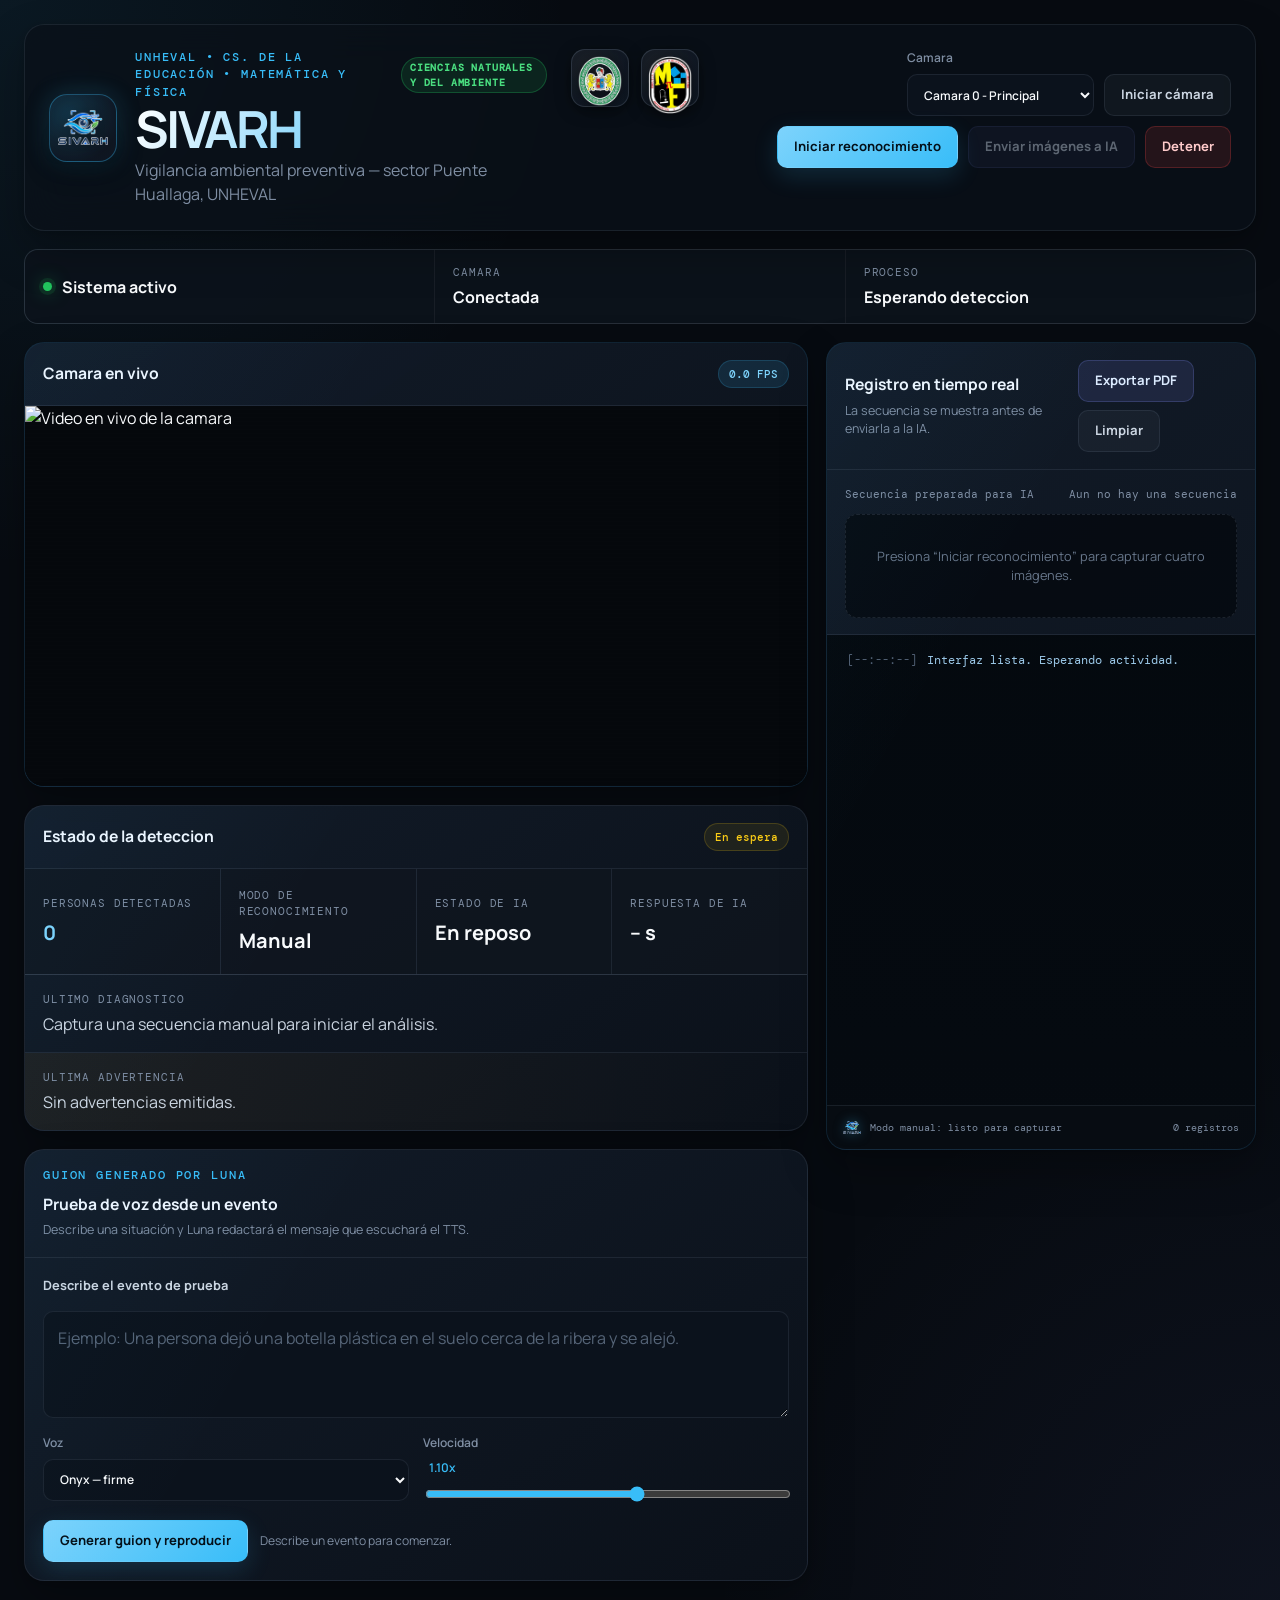
==== commit 2f575a75: "feat: implement FastAPI server, documentation export tool, and structured frontend assets" ====
--- a/frontend/index.html
+++ b/frontend/index.html
@@ -19,11 +19,19 @@
         </div>
         <div class="brand-text">
           <div class="brand-meta">
-            <p class="eyebrow">UNHEVAL 2026 &bull; CyT</p>
-            <span class="badge-tag">Edge AI &bull; VLM</span>
+            <span class="eyebrow">UNHEVAL &bull; Cs. de la Educación &bull; Matemática y Física</span>
+            <span class="badge-tag badge-course">Ciencias Naturales y del Ambiente</span>
           </div>
           <h1 class="brand-title">SIVARH</h1>
           <p class="subtitle">Vigilancia ambiental preventiva — sector Puente Huallaga, UNHEVAL</p>
+        </div>
+      </div>
+      <div class="header-academic-badges">
+        <div class="academic-badge" title="Universidad Nacional Hermilio Valdizán (UNHEVAL)">
+          <img src="assets/logo_unheval_trans.png" alt="Logo UNHEVAL" class="academic-logo-img">
+        </div>
+        <div class="academic-badge" title="Carrera Profesional de Matemática y Física">
+          <img src="assets/logo_myf_trans.png" alt="Logo Matemática y Física" class="academic-logo-img">
         </div>
       </div>
       <div class="header-controls">
--- a/frontend/css/app.css
+++ b/frontend/css/app.css
@@ -267,6 +267,54 @@
   max-width: 650px;
 }
 
+.header-academic-badges {
+  display: flex;
+  align-items: center;
+  gap: 12px;
+  margin-left: auto;
+  margin-right: 12px;
+}
+
+.academic-badge {
+  width: 58px;
+  height: 58px;
+  flex: 0 0 58px;
+  border-radius: 14px;
+  background: radial-gradient(
+    circle at 30% 30%,
+    rgba(255, 255, 255, 0.08) 0%,
+    rgba(16, 24, 36, 0.9) 80%
+  );
+  border: 1px solid rgba(148, 163, 184, 0.2);
+  box-shadow: 0 4px 16px rgba(0, 0, 0, 0.35);
+  display: grid;
+  place-items: center;
+  padding: 6px;
+  transition:
+    transform var(--transition),
+    border-color var(--transition),
+    box-shadow var(--transition);
+}
+
+.academic-badge:hover {
+  transform: translateY(-2px) scale(1.08);
+  border-color: var(--primary);
+  box-shadow: 0 6px 20px rgba(56, 189, 248, 0.25);
+}
+
+.academic-logo-img {
+  width: 100%;
+  height: 100%;
+  object-fit: contain;
+  filter: drop-shadow(0 2px 6px rgba(0, 0, 0, 0.45));
+}
+
+.badge-course {
+  background: rgba(34, 197, 94, 0.12) !important;
+  color: #4ade80 !important;
+  border-color: rgba(34, 197, 94, 0.28) !important;
+}
+
 .header-controls {
   display: flex;
   align-items: flex-end;
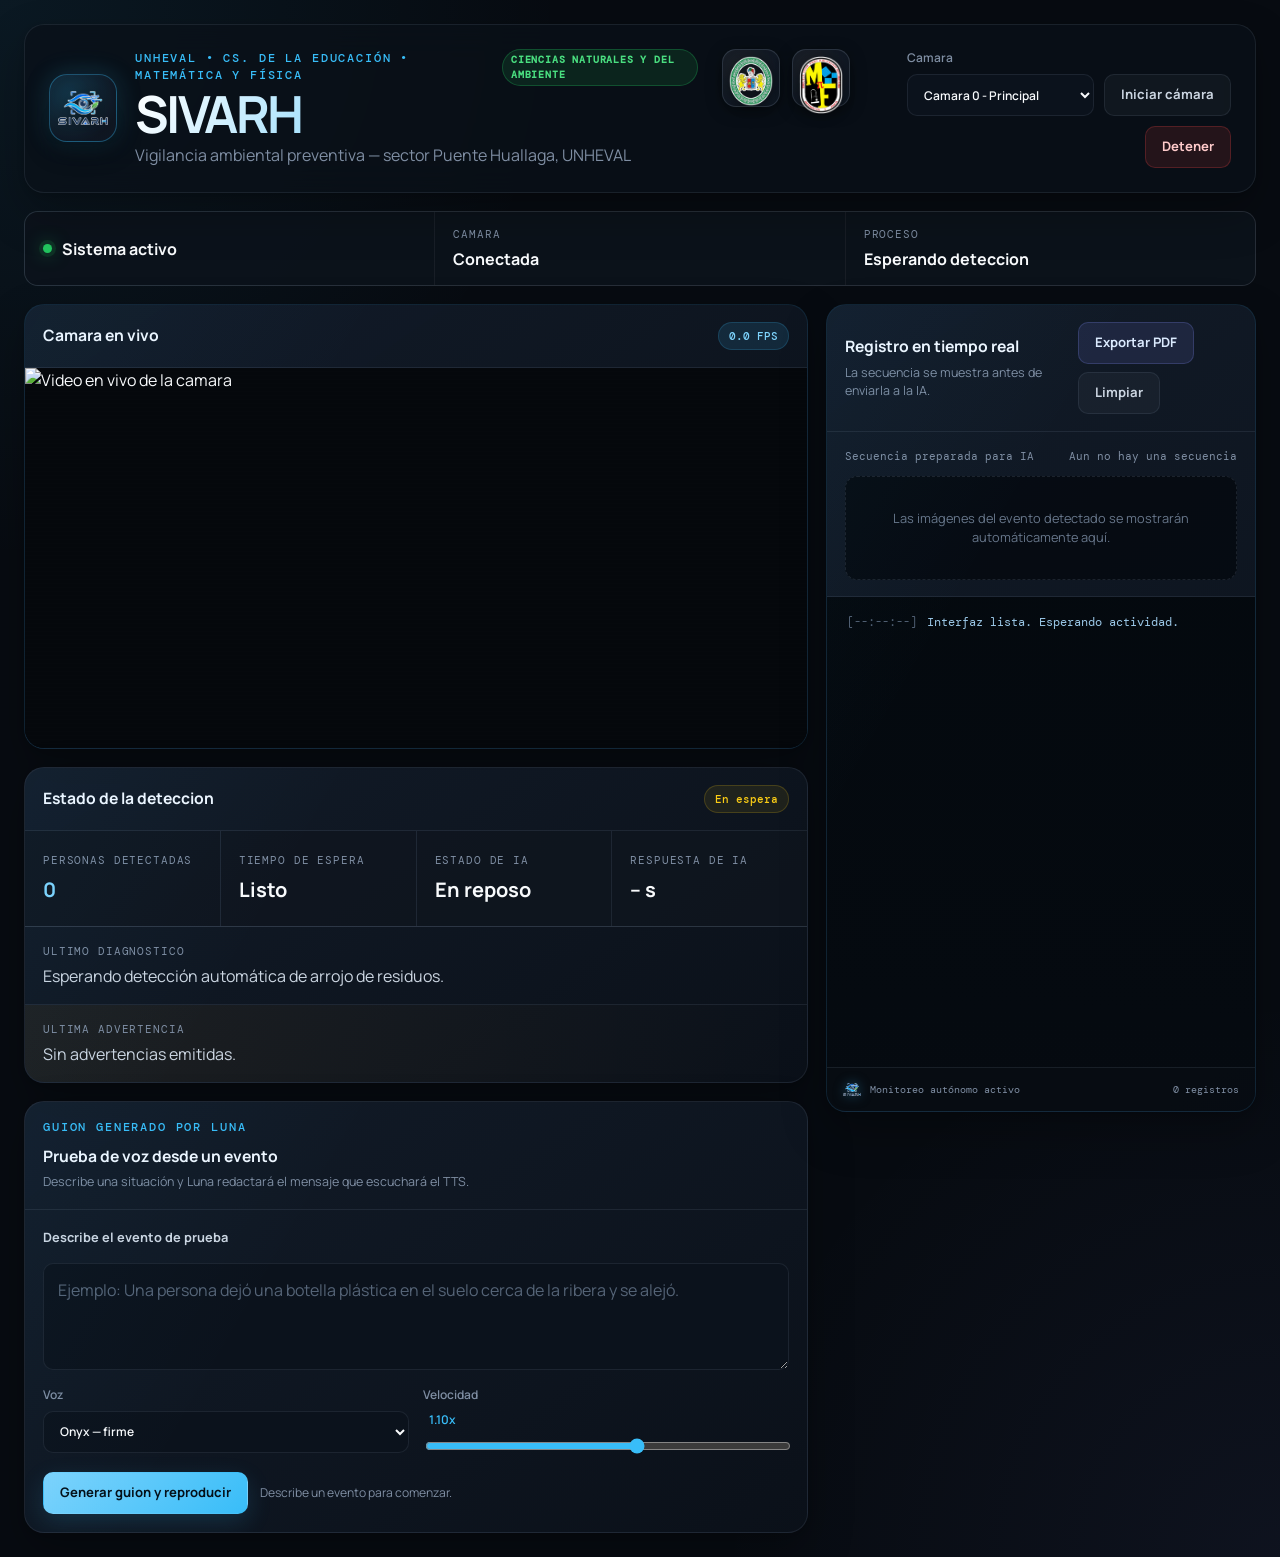
==== commit f319bb05: "feat: implement central configuration management and scaffolding for camera worker and dashboard int" ====
--- a/frontend/index.html
+++ b/frontend/index.html
@@ -43,8 +43,6 @@
           </select>
         </label>
         <button class="btn btn-quiet" id="btn-start-pipeline">Iniciar cámara</button>
-        <button class="btn btn-primary" id="btn-start-manual-recognition">Iniciar reconocimiento</button>
-        <button class="btn btn-secondary" id="btn-send-manual-images" disabled>Enviar imágenes a IA</button>
         <button class="btn btn-danger" id="btn-stop-pipeline">Detener</button>
       </div>
     </header>
@@ -77,13 +75,13 @@
           <div class="panel-heading"><h2>Estado de la deteccion</h2><span class="decision-badge" id="last-decision-badge">En espera</span></div>
           <div class="metrics-grid">
             <div><span class="muted-label">Personas detectadas</span><strong id="persons-count">0</strong></div>
-            <div><span class="muted-label">Modo de reconocimiento</span><strong id="cooldown-status">Manual</strong></div>
+            <div><span class="muted-label">Tiempo de espera</span><strong id="cooldown-status">Listo</strong></div>
             <div><span class="muted-label">Estado de IA</span><strong id="ai-status-text">En reposo</strong></div>
             <div><span class="muted-label">Respuesta de IA</span><strong id="ai-latency-text">-- s</strong></div>
           </div>
           <div class="result-row">
             <span class="muted-label">Ultimo diagnostico</span>
-            <p id="last-diagnosis-text">Captura una secuencia manual para iniciar el análisis.</p>
+            <p id="last-diagnosis-text">Esperando detección automática de arrojo de residuos.</p>
           </div>
           <div class="result-row warning-row">
             <span class="muted-label">Ultima advertencia</span>
@@ -132,7 +130,7 @@
         <div class="panel-heading"><div><h2>Registro en tiempo real</h2><p class="panel-note">La secuencia se muestra antes de enviarla a la IA.</p></div><div class="panel-actions"><button class="btn btn-secondary" id="btn-export-pdf">Exportar PDF</button><button class="btn btn-quiet" id="btn-clear-logs">Limpiar</button></div></div>
         <section class="sequence-section" aria-live="polite">
           <div class="sequence-heading"><span>Secuencia preparada para IA</span><span id="sequence-status-text">Aun no hay una secuencia</span></div>
-          <div id="analysis-preview" class="analysis-preview"><p>Presiona “Iniciar reconocimiento” para capturar cuatro imágenes.</p></div>
+          <div id="analysis-preview" class="analysis-preview"><p>Las imágenes del evento detectado se mostrarán automáticamente aquí.</p></div>
         </section>
         <div class="terminal-container" id="live-logs-container" aria-label="Registros del sistema">
           <div class="log-line log-INFO"><span class="log-time">[--:--:--]</span><span class="log-text">Interfaz lista. Esperando actividad.</span></div>
@@ -140,7 +138,7 @@
         <div class="terminal-footer">
           <div class="terminal-brand-footer">
             <img src="assets/isotipo_sivarh_trans.png" alt="SIVARH" class="terminal-logo-icon">
-            <span id="cooldown-footer">Modo manual: listo para capturar</span>
+            <span id="cooldown-footer">Monitoreo autónomo activo</span>
           </div>
           <span id="log-count-text">0 registros</span>
         </div>
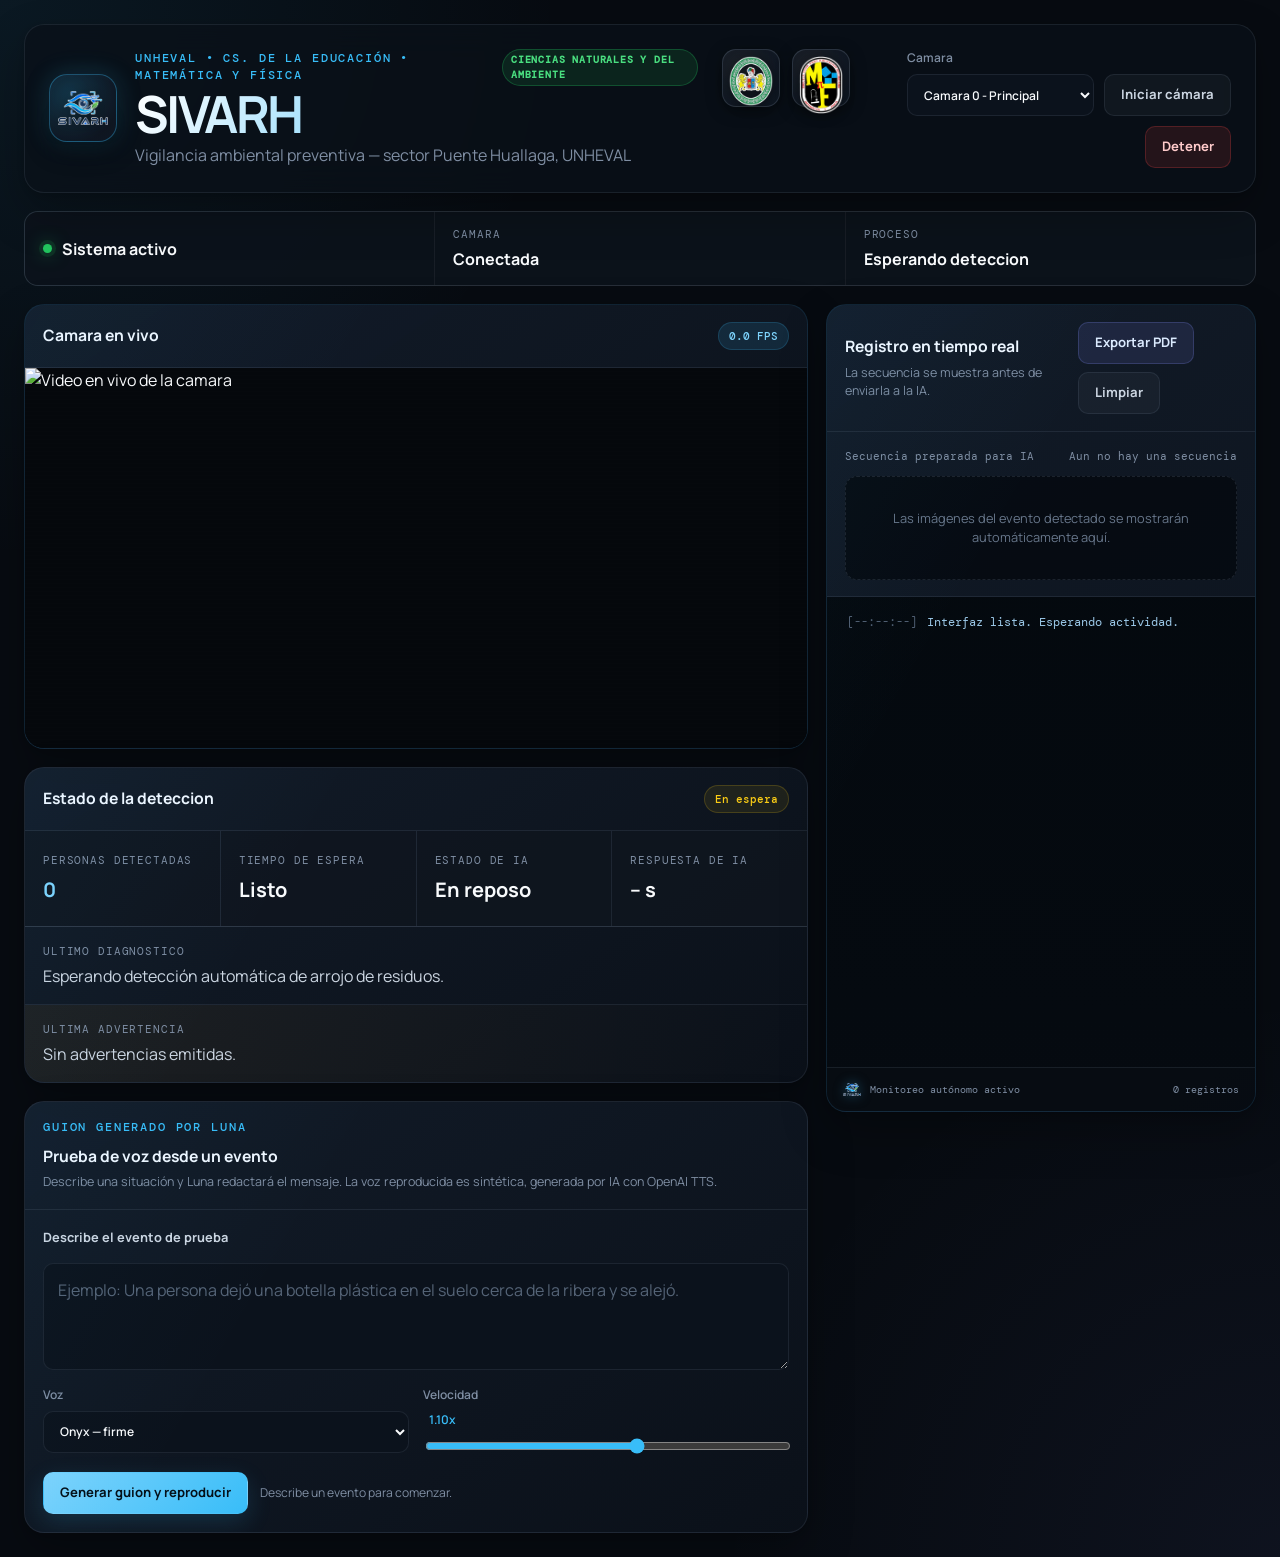
==== commit d472a2fc: "feat: implement audio warning system with OpenAI TTS, cached playback, and integrated debug API endp" ====
--- a/frontend/index.html
+++ b/frontend/index.html
@@ -91,7 +91,7 @@
 
         <section class="panel speech-panel">
           <div class="panel-heading">
-            <div><p class="eyebrow">Guion generado por Luna</p><h2>Prueba de voz desde un evento</h2><p class="panel-note">Describe una situación y Luna redactará el mensaje que escuchará el TTS.</p></div>
+            <div><p class="eyebrow">Guion generado por Luna</p><h2>Prueba de voz desde un evento</h2><p class="panel-note">Describe una situación y Luna redactará el mensaje. La voz reproducida es sintética, generada por IA con OpenAI TTS.</p></div>
           </div>
           <div class="speech-form">
             <label for="speech-event-description">Describe el evento de prueba</label>
@@ -158,7 +158,7 @@
       </div>
       <p class="alert-modal-note">Revisa el mensaje antes de reproducirlo por el altavoz.</p>
       <blockquote id="alert-modal-message">Esperando el mensaje de advertencia.</blockquote>
-      <p id="alert-modal-voice-summary" class="alert-voice-summary">Se usará la voz y velocidad seleccionadas.</p>
+      <p id="alert-modal-voice-summary" class="alert-voice-summary">Se usará una voz sintética generada por IA con OpenAI TTS.</p>
       <div class="alert-modal-actions">
         <button class="btn btn-quiet" id="btn-dismiss-alert">Ahora no</button>
         <button class="btn btn-alert" id="btn-emit-alert">Emitir alerta</button>
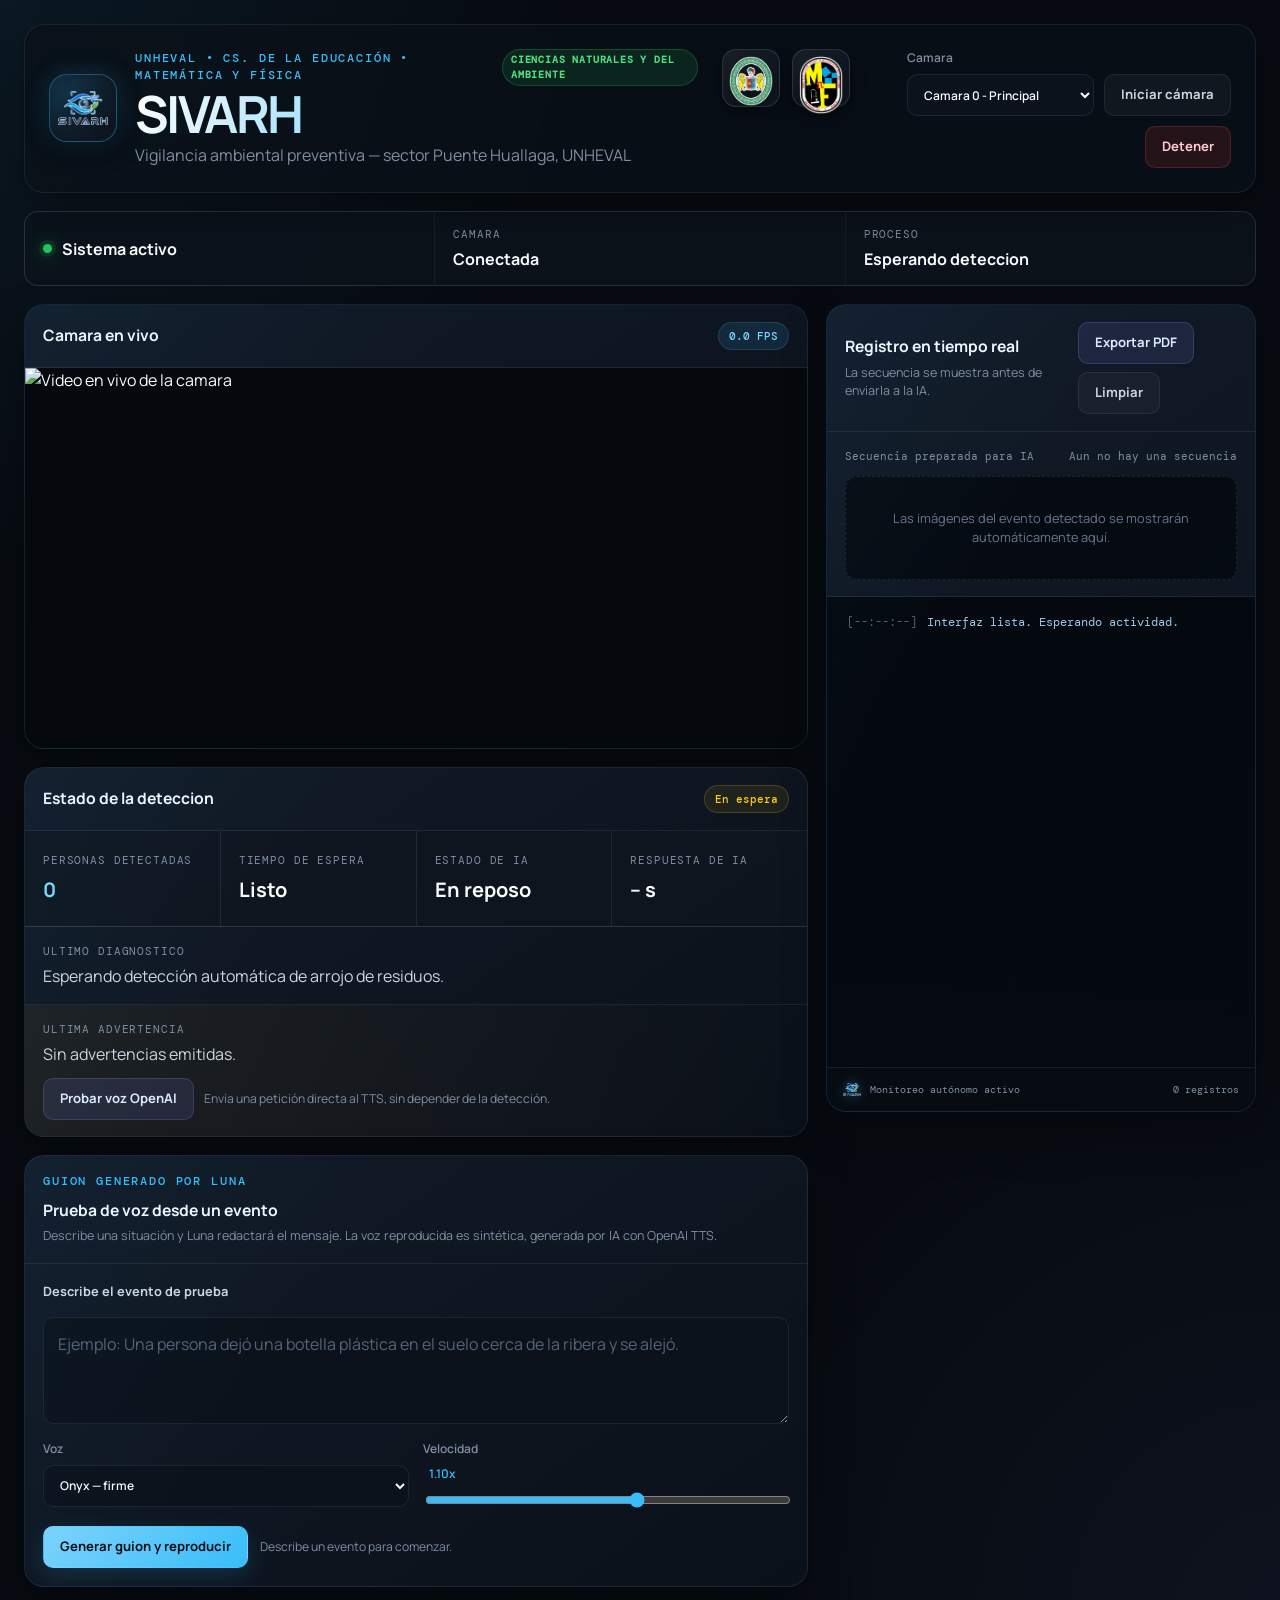
==== commit 31888823: "feat: implement cached speech warning service, camera control API, and frontend dashboard interface" ====
--- a/frontend/index.html
+++ b/frontend/index.html
@@ -86,6 +86,10 @@
           <div class="result-row warning-row">
             <span class="muted-label">Ultima advertencia</span>
             <p id="warning-text">Sin advertencias emitidas.</p>
+            <div class="warning-actions">
+              <button class="btn btn-secondary" id="btn-test-live-tts" type="button">Probar voz OpenAI</button>
+              <span id="live-tts-status" class="form-status" aria-live="polite">Envía una petición directa al TTS, sin depender de la detección.</span>
+            </div>
           </div>
         </section>
 
--- a/frontend/css/app.css
+++ b/frontend/css/app.css
@@ -943,6 +943,14 @@
     );
 }
 
+.warning-actions {
+  display: flex;
+  align-items: center;
+  flex-wrap: wrap;
+  gap: 10px;
+  margin-top: 12px;
+}
+
 /* =========================================================
    SPEECH
    ========================================================= */
@@ -1082,6 +1090,25 @@
   display: block;
   border: 1px solid var(--border);
   border-radius: 8px;
+}
+
+.preview-frame-error {
+  width: 148px;
+  height: 83px;
+  padding: 8px;
+  border: 1px dashed rgba(248, 113, 113, 0.45);
+  border-radius: 8px;
+  background: rgba(127, 29, 29, 0.16);
+  color: #fca5a5;
+  font: 500 0.7rem/1.35 "DM Mono", monospace;
+  cursor: pointer;
+}
+
+.preview-frame-error:hover,
+.preview-frame-error:focus-visible {
+  border-color: #fca5a5;
+  outline: 2px solid rgba(252, 165, 165, 0.28);
+  outline-offset: 2px;
 }
 
 .preview-frame span {
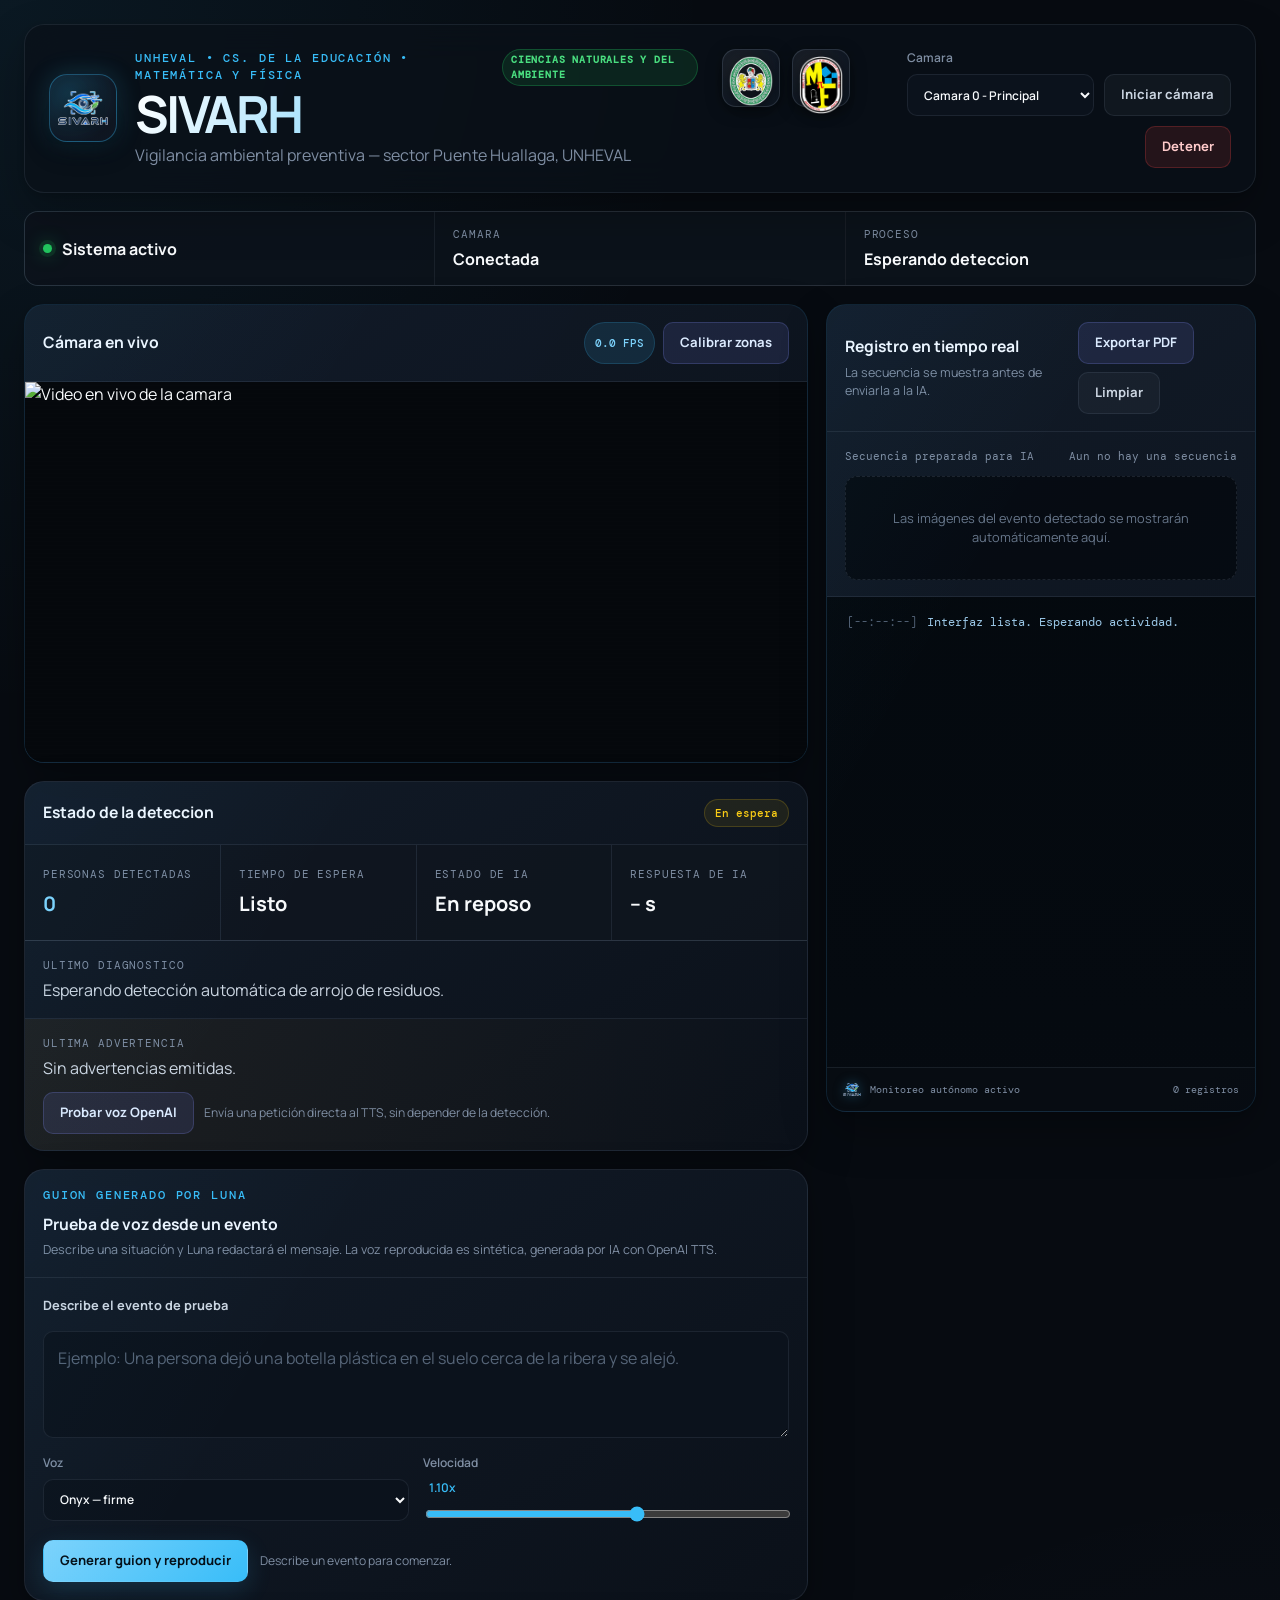
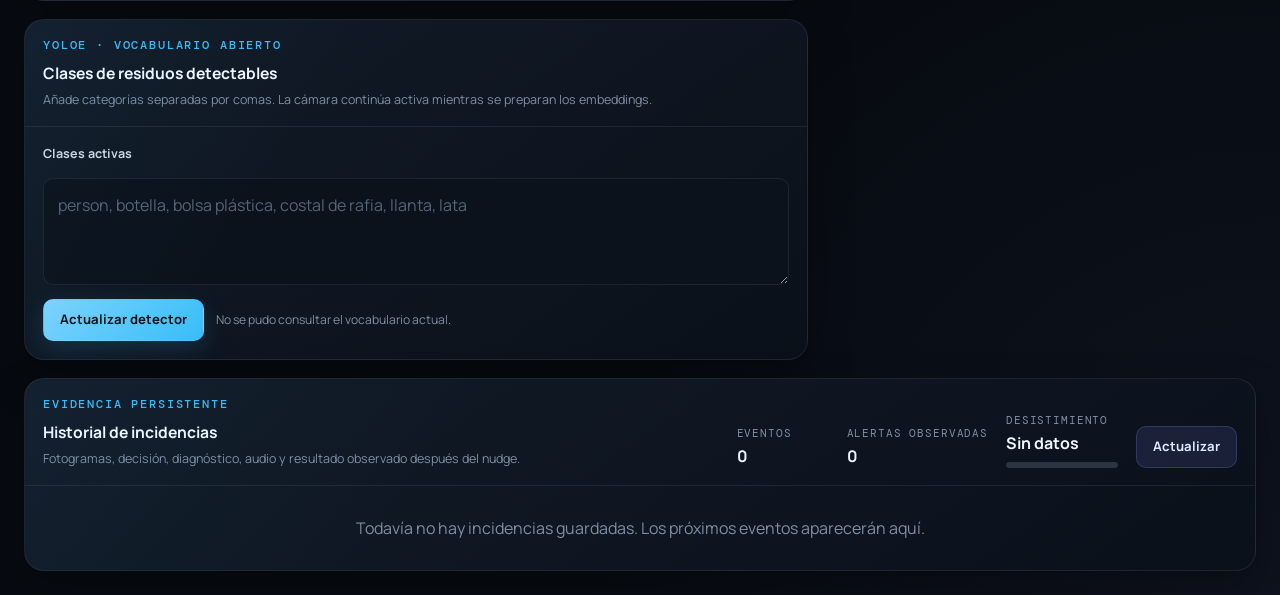
==== commit 6fe7a580: "feat: implement SIVARH vision monitoring application with frontend dashboard, backend API, and camer" ====
--- a/frontend/index.html
+++ b/frontend/index.html
@@ -56,9 +56,16 @@
     <main class="main-grid">
       <section class="monitor-column">
         <section class="panel video-panel">
-          <div class="panel-heading"><h2>Camara en vivo</h2><span id="fps-badge" class="metric-chip">0.0 FPS</span></div>
+          <div class="panel-heading">
+            <h2>Cámara en vivo</h2>
+            <div class="panel-actions">
+              <span id="fps-badge" class="metric-chip">0.0 FPS</span>
+              <button class="btn btn-secondary" id="btn-zone-calibration" type="button" aria-expanded="false">Calibrar zonas</button>
+            </div>
+          </div>
           <div class="video-wrapper">
             <img id="live-stream" src="/api/cameras/stream" alt="Video en vivo de la camara">
+            <canvas id="zone-calibration-canvas" class="zone-calibration-canvas" tabindex="0" aria-label="Lienzo para marcar los vértices de las zonas" hidden></canvas>
             <div id="video-placeholder" class="placeholder-box" style="display: none;">
               <div class="placeholder-inner">
                 <div class="placeholder-logo-glow">
@@ -68,6 +75,29 @@
                 <span class="placeholder-sub">Presiona "Iniciar cámara" para comenzar el flujo de video</span>
               </div>
             </div>
+          </div>
+          <div id="zone-calibration-controls" class="zone-calibration-controls" hidden>
+            <div class="calibration-intro">
+              <div>
+                <span class="eyebrow">Calibración visual</span>
+                <strong>Dibuja cada polígono con al menos tres puntos</strong>
+              </div>
+              <span id="zone-calibration-count" class="metric-chip">0 puntos</span>
+            </div>
+            <div class="calibration-toolbar">
+              <label for="zone-calibration-select">Zona activa
+                <select id="zone-calibration-select">
+                  <option value="observation">Observación</option>
+                  <option value="riverbank">Orilla</option>
+                  <option value="water">Río Huallaga</option>
+                </select>
+              </label>
+              <button class="btn btn-quiet" id="btn-zone-undo" type="button">Deshacer punto</button>
+              <button class="btn btn-quiet" id="btn-zone-clear" type="button">Limpiar zona</button>
+              <button class="btn btn-primary" id="btn-zone-save" type="button">Guardar zonas</button>
+              <button class="btn btn-quiet" id="btn-zone-cancel" type="button">Cerrar</button>
+            </div>
+            <p id="zone-calibration-status" class="form-status" aria-live="polite">Selecciona una zona y marca sus vértices directamente sobre el video.</p>
           </div>
         </section>
 
@@ -128,6 +158,24 @@
             </div>
           </div>
         </section>
+
+        <section class="panel vision-config-panel">
+          <div class="panel-heading">
+            <div>
+              <p class="eyebrow">YOLOE · vocabulario abierto</p>
+              <h2>Clases de residuos detectables</h2>
+              <p class="panel-note">Añade categorías separadas por comas. La cámara continúa activa mientras se preparan los embeddings.</p>
+            </div>
+          </div>
+          <div class="vision-config-form">
+            <label for="detection-classes-input">Clases activas</label>
+            <textarea id="detection-classes-input" rows="3" maxlength="1200" placeholder="person, botella, bolsa plástica, costal de rafia, llanta, lata"></textarea>
+            <div class="speech-actions">
+              <button class="btn btn-primary" id="btn-update-detection-classes" type="button">Actualizar detector</button>
+              <span id="detection-classes-status" class="form-status" aria-live="polite">Cargando vocabulario actual…</span>
+            </div>
+          </div>
+        </section>
       </section>
 
       <section class="panel console-panel">
@@ -148,6 +196,29 @@
         </div>
       </section>
     </main>
+
+    <section class="panel history-panel" aria-labelledby="history-title">
+      <div class="panel-heading history-heading">
+        <div>
+          <p class="eyebrow">Evidencia persistente</p>
+          <h2 id="history-title">Historial de incidencias</h2>
+          <p class="panel-note">Fotogramas, decisión, diagnóstico, audio y resultado observado después del nudge.</p>
+        </div>
+        <div class="history-summary" aria-label="Resumen del impacto de las advertencias">
+          <div><span class="muted-label">Eventos</span><strong id="history-total-events">0</strong></div>
+          <div><span class="muted-label">Alertas observadas</span><strong id="history-observed-events">0</strong></div>
+          <div class="nudge-rate-summary">
+            <span class="muted-label">Desistimiento</span>
+            <strong id="history-nudge-rate">Sin datos</strong>
+            <progress id="history-nudge-progress" max="100" value="0" aria-label="Porcentaje de desistimientos confirmados"></progress>
+          </div>
+          <button class="btn btn-secondary" id="btn-refresh-history" type="button">Actualizar</button>
+        </div>
+      </div>
+      <div id="event-history-grid" class="event-history-grid" aria-live="polite">
+        <p class="history-empty">Cargando incidencias registradas…</p>
+      </div>
+    </section>
   </div>
   <div id="alert-confirmation-modal" class="modal-backdrop" role="dialog" aria-modal="true" aria-labelledby="alert-modal-title" hidden>
     <section class="alert-modal">
@@ -173,6 +244,9 @@
   <script src="js/api.js"></script>
   <script src="js/websocket.js"></script>
   <script src="js/dashboard.js"></script>
+  <script src="js/zone_calibrator.js"></script>
+  <script src="js/event_history.js"></script>
+  <script src="js/detector_config.js"></script>
   <script src="js/app.js"></script>
 </body>
 </html>
--- a/frontend/css/app.css
+++ b/frontend/css/app.css
@@ -739,6 +739,61 @@
     #05080c;
 }
 
+.zone-calibration-canvas {
+  position: absolute;
+  inset: 0;
+  z-index: 4;
+  width: 100%;
+  height: 100%;
+  cursor: crosshair;
+  touch-action: none;
+  background: rgba(3, 8, 13, 0.08);
+}
+
+.zone-calibration-canvas:focus-visible {
+  outline: 3px solid var(--primary);
+  outline-offset: -3px;
+}
+
+.zone-calibration-controls {
+  padding: 16px 18px 18px;
+  border-top: 1px solid var(--border);
+  background: rgba(5, 11, 18, 0.82);
+}
+
+.calibration-intro,
+.calibration-toolbar {
+  display: flex;
+  align-items: flex-end;
+  gap: 10px;
+  flex-wrap: wrap;
+}
+
+.calibration-intro {
+  align-items: center;
+  justify-content: space-between;
+  margin-bottom: 14px;
+}
+
+.calibration-intro .eyebrow {
+  margin-bottom: 3px;
+}
+
+.calibration-toolbar label,
+.vision-config-form > label {
+  display: flex;
+  flex-direction: column;
+  gap: 7px;
+  color: var(--text-soft);
+  font-size: 0.78rem;
+  font-weight: 700;
+}
+
+.zone-calibration-controls .form-status {
+  display: block;
+  margin-top: 12px;
+}
+
 .video-wrapper::after {
   content: "";
 
@@ -960,6 +1015,164 @@
   gap: 16px;
 
   padding: 18px;
+}
+
+.vision-config-form {
+  display: grid;
+  gap: 14px;
+  padding: 18px;
+}
+
+.history-panel {
+  margin-top: 18px;
+}
+
+.history-heading {
+  align-items: flex-end;
+}
+
+.history-summary {
+  display: flex;
+  align-items: flex-end;
+  justify-content: flex-end;
+  gap: 18px;
+  flex-wrap: wrap;
+}
+
+.history-summary > div {
+  min-width: 92px;
+}
+
+.history-summary strong {
+  display: block;
+  margin-top: 3px;
+  color: #eef6ff;
+}
+
+.nudge-rate-summary progress {
+  display: block;
+  width: 112px;
+  height: 6px;
+  margin-top: 7px;
+  overflow: hidden;
+  border: 0;
+  border-radius: 999px;
+  background: rgba(148, 163, 184, 0.12);
+  accent-color: var(--success);
+}
+
+.nudge-rate-summary progress::-webkit-progress-bar {
+  background: rgba(148, 163, 184, 0.12);
+  border-radius: 999px;
+}
+
+.nudge-rate-summary progress::-webkit-progress-value {
+  background: linear-gradient(90deg, #22c55e, #38bdf8);
+  border-radius: 999px;
+}
+
+.event-history-grid {
+  display: grid;
+  grid-template-columns: repeat(2, minmax(0, 1fr));
+  gap: 14px;
+  padding: 18px;
+}
+
+.history-empty {
+  grid-column: 1 / -1;
+  margin: 12px 0;
+  color: var(--muted);
+  text-align: center;
+}
+
+.event-card {
+  min-width: 0;
+  padding: 16px;
+  background: rgba(7, 13, 21, 0.72);
+  border: 1px solid var(--border);
+  border-radius: var(--radius-md);
+}
+
+.event-card-header {
+  display: flex;
+  align-items: flex-start;
+  justify-content: space-between;
+  gap: 12px;
+  margin-bottom: 13px;
+}
+
+.event-card-time {
+  margin: 4px 0 0;
+  color: var(--text);
+  font-size: 0.92rem;
+  font-weight: 700;
+}
+
+.event-card-diagnosis {
+  margin: 0;
+  color: var(--text-soft);
+  font-size: 0.82rem;
+  line-height: 1.6;
+}
+
+.event-frames {
+  display: grid;
+  grid-template-columns: repeat(4, minmax(0, 1fr));
+  gap: 6px;
+  margin: 14px 0;
+}
+
+.event-frames img,
+.event-frame-placeholder {
+  width: 100%;
+  aspect-ratio: 16 / 9;
+  object-fit: cover;
+  border-radius: 7px;
+  border: 1px solid var(--border);
+  background: #070b11;
+}
+
+.event-frame-placeholder {
+  display: grid;
+  place-items: center;
+  color: var(--muted);
+  font-size: 0.7rem;
+}
+
+.event-card-footer {
+  display: flex;
+  align-items: center;
+  justify-content: space-between;
+  gap: 12px;
+  flex-wrap: wrap;
+}
+
+.nudge-result {
+  display: inline-flex;
+  align-items: center;
+  min-height: 30px;
+  padding: 4px 9px;
+  border-radius: 999px;
+  border: 1px solid var(--border);
+  color: var(--muted);
+  font: 500 0.68rem/1.2 "DM Mono", monospace;
+}
+
+.nudge-result.success {
+  color: #86efac;
+  border-color: rgba(34, 197, 94, 0.3);
+  background: var(--success-soft);
+}
+
+.nudge-result.failed {
+  color: #fca5a5;
+  border-color: rgba(239, 68, 68, 0.3);
+  background: var(--danger-soft);
+}
+
+.event-card audio {
+  width: min(260px, 100%);
+  height: 36px;
 }
 
 .speech-form > label {
@@ -1457,6 +1670,16 @@
   #live-stream {
     min-height: 300px;
   }
+
+  .event-history-grid {
+    grid-template-columns: 1fr;
+  }
+
+  .history-heading,
+  .history-summary {
+    align-items: flex-start;
+    width: 100%;
+  }
 }
 
 @media (max-width: 600px) {
@@ -1472,6 +1695,39 @@
     font-size: 2.4rem;
   }
 
+  .brand-group {
+    align-items: flex-start;
+    gap: 12px;
+    width: 100%;
+  }
+
+  .brand-text {
+    min-width: 0;
+  }
+
+  .brand-logo-badge {
+    width: 52px;
+    height: 52px;
+    flex-basis: 52px;
+    border-radius: 14px;
+  }
+
+  .brand-meta {
+    align-items: flex-start;
+    flex-direction: column;
+    gap: 5px;
+  }
+
+  .brand-meta .eyebrow,
+  .subtitle {
+    overflow-wrap: anywhere;
+  }
+
+  .header-academic-badges {
+    width: 100%;
+    margin: 0;
+  }
+
   .header-controls {
     display: grid;
     grid-template-columns: 1fr;
@@ -1507,6 +1763,10 @@
     flex: 1;
   }
 
+  .panel-actions .metric-chip {
+    flex: 0 0 auto;
+  }
+
   .video-wrapper,
   #live-stream {
     min-height: 230px;
@@ -1527,4 +1787,100 @@
   .alert-modal-actions .btn {
     width: 100%;
   }
-}
+
+  .calibration-toolbar {
+    display: grid;
+    grid-template-columns: 1fr 1fr;
+  }
+
+  .calibration-toolbar label,
+  .calibration-toolbar .btn,
+  .speech-actions .btn {
+    width: 100%;
+  }
+
+  .calibration-toolbar label {
+    grid-column: 1 / -1;
+  }
+
+  .btn,
+  select {
+    min-height: 48px;
+  }
+
+  .history-summary {
+    display: grid;
+    grid-template-columns: 1fr 1fr;
+    gap: 12px;
+  }
+
+  .history-summary > div:last-of-type,
+  .history-summary .btn {
+    grid-column: 1 / -1;
+  }
+
+  .event-history-grid {
+    padding: 12px;
+  }
+
+  .event-card {
+    padding: 14px;
+  }
+
+  .event-frames {
+    grid-template-columns: repeat(2, minmax(0, 1fr));
+  }
+
+  .event-card-footer,
+  .event-card audio {
+    width: 100%;
+  }
+
+  .nudge-rate-summary progress {
+    width: 100%;
+  }
+
+  .speech-actions .form-status,
+  .warning-actions .form-status {
+    flex-basis: 100%;
+  }
+}
+
+@media (max-width: 390px) {
+  .app-layout {
+    padding: 8px;
+  }
+
+  .main-header,
+  .panel-heading,
+  .speech-form,
+  .vision-config-form,
+  .zone-calibration-controls {
+    padding-left: 14px;
+    padding-right: 14px;
+  }
+
+  .calibration-toolbar,
+  .history-summary {
+    grid-template-columns: 1fr;
+  }
+
+  .calibration-toolbar label,
+  .calibration-toolbar .btn,
+  .history-summary > div,
+  .history-summary > div:last-of-type,
+  .history-summary .btn {
+    grid-column: 1;
+  }
+}
+
+@media (prefers-reduced-motion: reduce) {
+  *,
+  *::before,
+  *::after {
+    scroll-behavior: auto !important;
+    animation-duration: 0.01ms !important;
+    animation-iteration-count: 1 !important;
+    transition-duration: 0.01ms !important;
+  }
+}
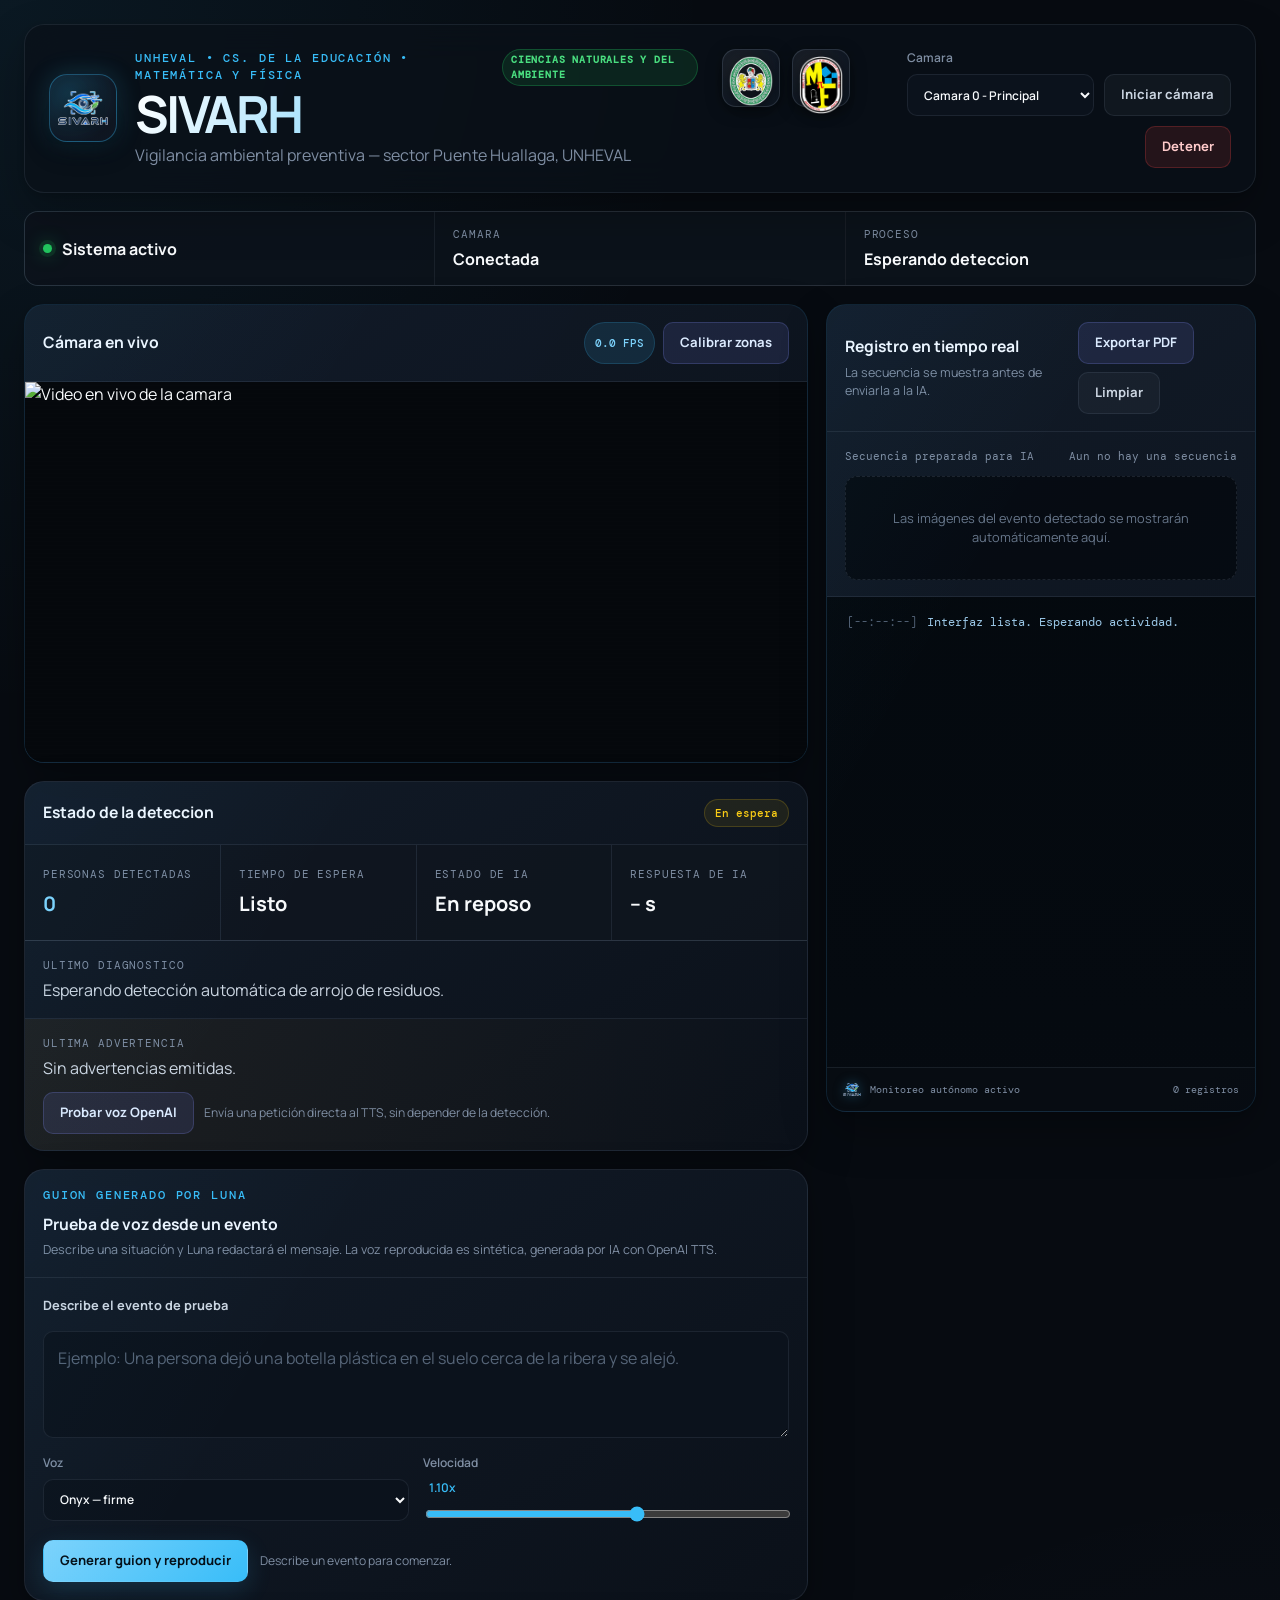
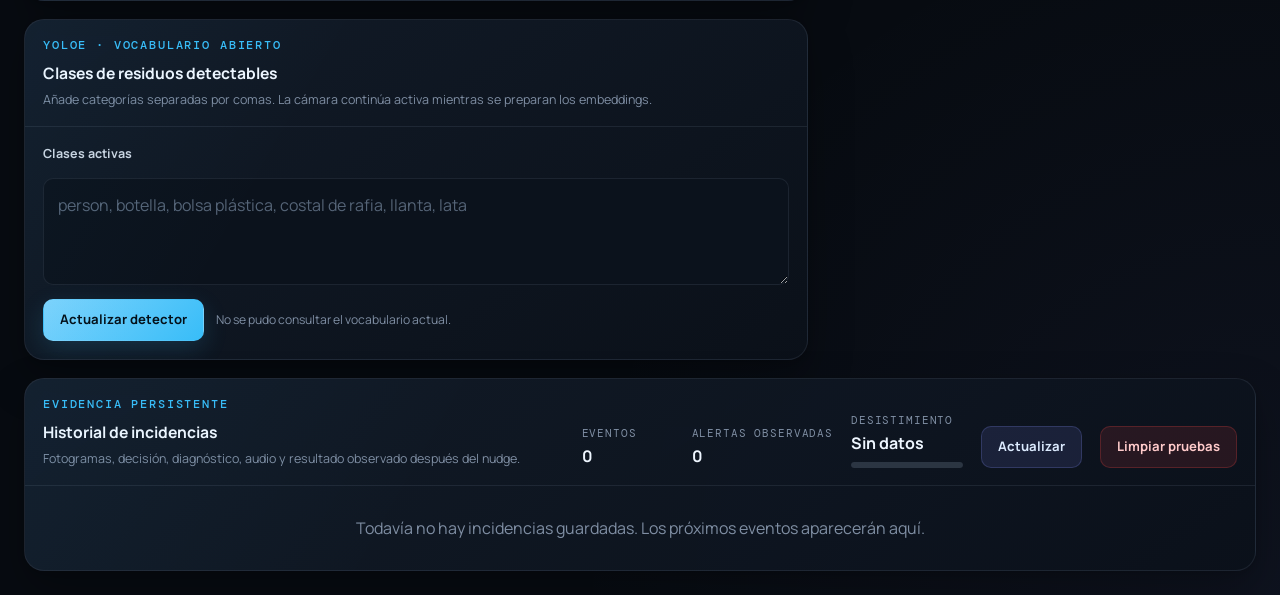
==== commit 633cdbbb: "feat: add event storage repository, PDF report generation, and frontend API client" ====
--- a/frontend/index.html
+++ b/frontend/index.html
@@ -213,8 +213,10 @@
             <progress id="history-nudge-progress" max="100" value="0" aria-label="Porcentaje de desistimientos confirmados"></progress>
           </div>
           <button class="btn btn-secondary" id="btn-refresh-history" type="button">Actualizar</button>
-        </div>
-      </div>
+          <button class="btn btn-danger" id="btn-clear-history" type="button" title="Eliminar todas las pruebas registradas del historial">Limpiar pruebas</button>
+        </div>
+      </div>
+
       <div id="event-history-grid" class="event-history-grid" aria-live="polite">
         <p class="history-empty">Cargando incidencias registradas…</p>
       </div>
--- a/frontend/css/app.css
+++ b/frontend/css/app.css
@@ -1101,6 +1101,46 @@
   margin-bottom: 13px;
 }
 
+.event-card-actions {
+  display: flex;
+  align-items: center;
+  gap: 8px;
+  flex-shrink: 0;
+}
+
+.btn-export-event-pdf {
+  padding: 4px 10px;
+  font-size: 0.76rem;
+  font-weight: 600;
+  border-radius: var(--radius-sm, 6px);
+  cursor: pointer;
+  transition: opacity 0.2s ease, background-color 0.2s ease;
+}
+
+.btn-export-event-pdf:hover {
+  opacity: 0.9;
+}
+
+.btn-delete-event {
+  padding: 4px 9px;
+  font-size: 0.74rem;
+  font-weight: 600;
+  border-radius: var(--radius-sm, 6px);
+  color: #f87171 !important;
+  border-color: rgba(248, 113, 113, 0.28) !important;
+  background: rgba(239, 68, 68, 0.08) !important;
+  cursor: pointer;
+  transition: all 0.2s ease;
+}
+
+.btn-delete-event:hover:not(:disabled) {
+  background: rgba(239, 68, 68, 0.2) !important;
+  border-color: rgba(239, 68, 68, 0.5) !important;
+  color: #fecaca !important;
+}
+
+
+
 .event-card-time {
   margin: 4px 0 0;
   color: var(--text);
